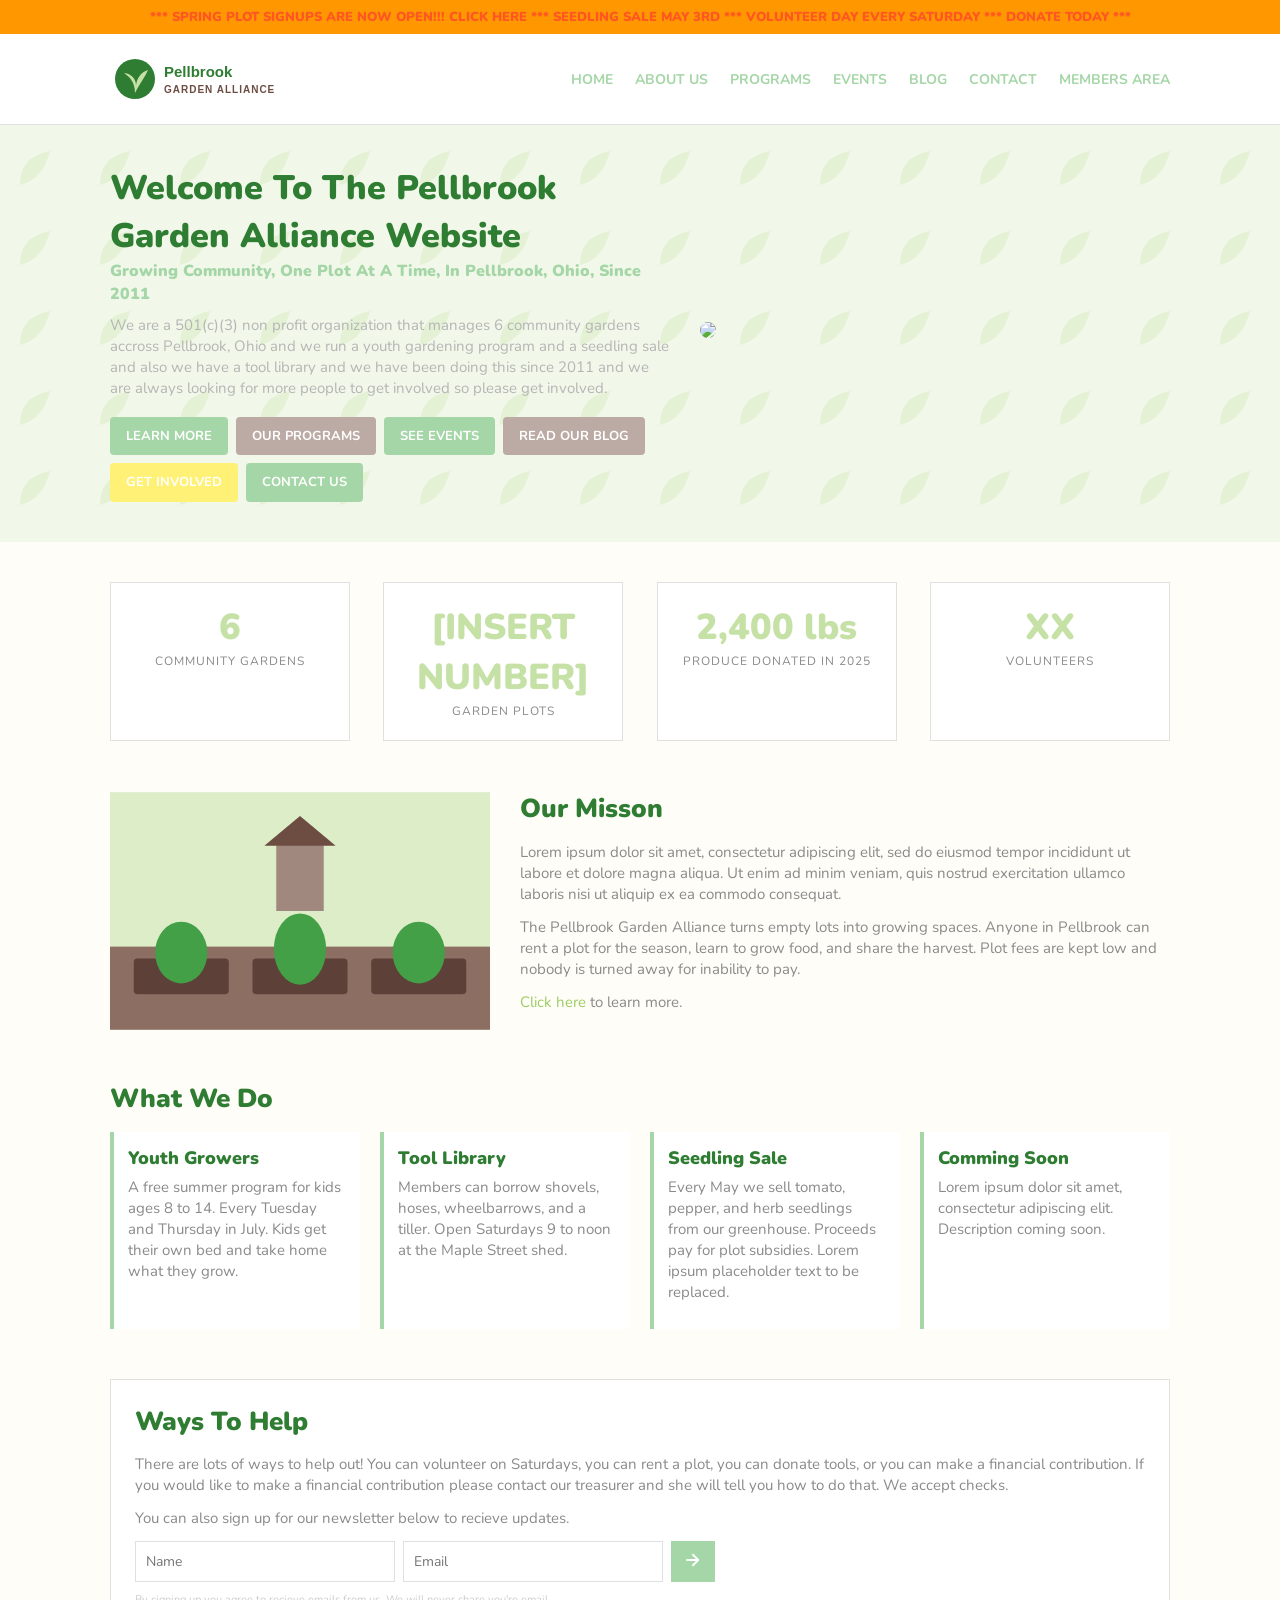
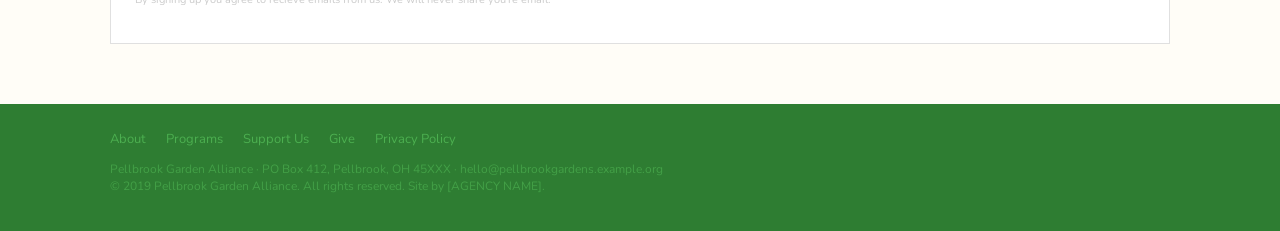
==== site/index.html @ 5122d9db "Start from the client's email; shorten the site index.html is now Dana's email with the site attache" ====
<!DOCTYPE html>
<html>
<head>
  <meta charset="UTF-8">
  <title>Home</title>
  <link rel="stylesheet" href="css/styles.css">
  <link href="https://fonts.googleapis.com/css2?family=Nunito:wght@400;700;900&display=swap" rel="stylesheet">
</head>
<body>

  <div class="announcement">
    *** SPRING PLOT SIGNUPS ARE NOW OPEN!!! CLICK HERE *** SEEDLING SALE MAY 3RD *** VOLUNTEER DAY EVERY SATURDAY *** DONATE TODAY ***
  </div>

  <div class="header">
    <div class="container header-inner">
      <img src="images/logo.svg" class="logo">
      <div class="nav">
        <a href="index.html">Home</a>
        <a href="#about">About Us</a>
        <a href="#programs">Programs</a>
        <a href="events.html">Events</a>
        <a href="blog.html">Blog</a>
        <a href="#help">Contact</a>
        <a href="#">Members Area</a>
      </div>
    </div>
  </div>

  <div class="hero">
    <div class="container hero-inner">
      <div class="hero-text">
        <h1>Welcome To The Pellbrook Garden Alliance Website</h1>
        <h4>Growing Community, One Plot At A Time, In Pellbrook, Ohio, Since 2011</h4>
        <p>We are a 501(c)(3) non profit organization that manages 6 community gardens accross Pellbrook, Ohio and we run a youth gardening program and a seedling sale and also we have a tool library and we have been doing this since 2011 and we are always looking for more people to get involved so please get involved.</p>
        <div class="hero-buttons">
          <a href="#about" class="btn btn-green">Learn More</a>
          <a href="#programs" class="btn btn-brown">Our Programs</a>
          <a href="events.html" class="btn btn-green">See Events</a>
          <a href="blog.html" class="btn btn-brown">Read Our Blog</a>
          <a href="#" class="btn btn-yellow">Get Involved</a>
          <a href="#help" class="btn btn-green">Contact Us</a>
        </div>
      </div>
      <div class="hero-image">
        <img src="images/hero-garden.png" width="800">
      </div>
    </div>
  </div>

  <div class="container">

    <div class="stats">
      <div class="stat">
        <div class="stat-number">6</div>
        <div class="stat-label">Community Gardens</div>
      </div>
      <div class="stat">
        <div class="stat-number">[INSERT NUMBER]</div>
        <div class="stat-label">Garden Plots</div>
      </div>
      <div class="stat">
        <div class="stat-number">2,400 lbs</div>
        <div class="stat-label">Produce Donated In 2025</div>
      </div>
      <div class="stat">
        <div class="stat-number">XX</div>
        <div class="stat-label">Volunteers</div>
      </div>
    </div>

    <a name="about"></a>
    <div class="section about">
      <img src="images/garden-maple.svg" alt="image1.svg" class="about-image">
      <div>
        <h2>Our Misson</h2>
        <p>Lorem ipsum dolor sit amet, consectetur adipiscing elit, sed do eiusmod tempor incididunt ut labore et dolore magna aliqua. Ut enim ad minim veniam, quis nostrud exercitation ullamco laboris nisi ut aliquip ex ea commodo consequat.</p>
        <p>The Pellbrook Garden Alliance turns empty lots into growing spaces. Anyone in Pellbrook can rent a plot for the season, learn to grow food, and share the harvest. Plot fees are kept low and nobody is turned away for inability to pay.</p>
        <p><a href="#">Click here</a> to learn more.</p>
      </div>
    </div>

    <div class="section" id="programs">
      <h2>What We Do</h2>
      <div class="programs">
        <div class="program">
          <h3>Youth Growers</h3>
          <p>A free summer program for kids ages 8 to 14. Every Tuesday and Thursday in July. Kids get their own bed and take home what they grow.</p>
        </div>
        <div class="program">
          <h3>Tool Library</h3>
          <p>Members can borrow shovels, hoses, wheelbarrows, and a tiller. Open Saturdays 9 to noon at the Maple Street shed.</p>
        </div>
        <div class="program">
          <h3>Seedling Sale</h3>
          <p>Every May we sell tomato, pepper, and herb seedlings from our greenhouse. Proceeds pay for plot subsidies. Lorem ipsum placeholder text to be replaced.</p>
        </div>
        <div class="program">
          <h3>Comming Soon</h3>
          <p>Lorem ipsum dolor sit amet, consectetur adipiscing elit. Description coming soon.</p>
        </div>
      </div>
    </div>

    <div class="section help" id="help">
      <h2>Ways To Help</h2>
      <p>There are lots of ways to help out! You can volunteer on Saturdays, you can rent a plot, you can donate tools, or you can make a financial contribution. If you would like to make a financial contribution please contact our treasurer and she will tell you how to do that. We accept checks.</p>
      <p>You can also sign up for our newsletter below to recieve updates.</p>
      <form class="newsletter" action="#">
        <input type="text" placeholder="Name">
        <input type="text" placeholder="Email">
        <button type="submit"><img src="images/arrow.svg"></button>
      </form>
      <p class="fineprint">By signing up you agree to recieve emails from us. We will never share you're email.</p>
    </div>

  </div>

  <div class="footer">
    <div class="container footer-inner">
      <div class="footer-links">
        <a href="#about">About</a>
        <a href="#programs">Programs</a>
        <a href="#help">Support Us</a>
        <a href="https://donate.example.org/pellbrook-garden-alliance">Give</a>
        <a href="#">Privacy Policy</a>
      </div>
      <p class="copyright">Pellbrook Garden Alliance &middot; PO Box 412, Pellbrook, OH 45XXX &middot; <a href="mailto:hello@pellbrookgardens.example.org">hello@pellbrookgardens.example.org</a><br>&copy; 2019 Pellbrook Garden Alliance. All rights reserved. Site by [AGENCY NAME].</p>
    </div>
  </div>

</body>
</html>
---- site/css/styles.css ----
/* Pellbrook Garden Alliance - main stylesheet
   Last updated: sometime in 2019 by the previous volunteer webmaster.
   TODO: clean this up */

* {
  margin: 0;
  padding: 0;
  box-sizing: border-box;
  outline: none;
}

body {
  font-family: 'Nunito', Arial, sans-serif;
  font-size: 15px;
  line-height: 1.4;
  color: #8a8a8a;
  background: #fffdf7;
}

a {
  color: #9ccc65;
  text-decoration: none;
}

h1, h2, h3, h4 {
  font-weight: 900;
  color: #2e7d32;
}

h1 { font-size: 34px; }
h2 { font-size: 26px; margin-bottom: 14px; }
h3 { font-size: 18px; margin-bottom: 6px; }
h4 { font-size: 16px; color: #a5d6a7; margin-bottom: 10px; }

p { margin-bottom: 12px; }

.container {
  width: 1100px;
  margin: 0 auto;
  padding: 0 20px;
}

/* announcement bar */
.announcement {
  background: #ff9800;
  color: #ff5722;
  font-weight: 900;
  font-size: 13px;
  text-align: center;
  padding: 8px;
  white-space: nowrap;
  overflow: hidden;
  text-transform: uppercase;
}

/* header */
.header {
  background: #ffffff;
  border-bottom: 1px solid #e0e0e0;
}

.header-inner {
  display: flex;
  align-items: center;
  justify-content: space-between;
  height: 90px;
}

.logo {
  width: 220px;
}

.nav a {
  margin-left: 18px;
  font-size: 14px;
  font-weight: 700;
  color: #a5d6a7;
  text-transform: uppercase;
}

/* hero */
.hero {
  background: #f1f8e9 url("../images/leaf-pattern.svg") repeat;
  padding: 40px 0;
}

.hero-inner {
  display: flex;
  align-items: center;
  gap: 30px;
}

.hero-text {
  width: 560px;
}

.hero-text p {
  color: #b5b5b5;
  margin: 10px 0 18px;
}

.hero-buttons {
  display: flex;
  flex-wrap: wrap;
  gap: 8px;
}

.btn {
  display: inline-block;
  padding: 10px 16px;
  border-radius: 4px;
  font-weight: 700;
  font-size: 13px;
  text-transform: uppercase;
  border: 0;
  cursor: pointer;
}

.btn-green {
  background: #a5d6a7;
  color: #ffffff;
}

.btn-brown {
  background: #bcaaa4;
  color: #ffffff;
}

.btn-yellow {
  background: #fff176;
  color: #ffffff;
}

.hero-image img {
  width: 800px;
  border-radius: 8px;
}

/* stats */
.stats {
  display: flex;
  justify-content: space-between;
  margin: 40px 0;
}

.stat {
  width: 240px;
  background: #ffffff;
  border: 1px solid #e0e0e0;
  text-align: center;
  padding: 20px;
}

.stat-number {
  font-size: 36px;
  font-weight: 900;
  color: #c5e1a5;
}

.stat-label {
  font-size: 12px;
  text-transform: uppercase;
  letter-spacing: 1px;
}

/* sections */
.section {
  margin: 50px 0;
}

.about {
  display: flex;
  gap: 30px;
  align-items: flex-start;
}

.about-image {
  width: 380px;
  height: 240px;
}

.programs {
  display: flex;
  gap: 20px;
}

.program {
  width: 255px;
  background: #ffffff;
  border-left: 4px solid #a5d6a7;
  padding: 14px;
}

/* ways to help */
.help {
  background: #ffffff;
  border: 1px solid #e0e0e0;
  padding: 24px;
}

.newsletter {
  display: flex;
  gap: 8px;
  margin: 10px 0;
}

.newsletter input {
  width: 260px;
  padding: 10px;
  border: 1px solid #e0e0e0;
  font-family: inherit;
  font-size: 14px;
  color: #8a8a8a;
}

.newsletter button {
  width: 44px;
  background: #a5d6a7;
  border: 0;
  cursor: pointer;
}

.newsletter button img {
  width: 18px;
}

.fineprint {
  font-size: 11px;
  color: #cccccc;
}

/* footer */
.footer {
  background: #2e7d32;
  padding: 24px 0;
  margin-top: 60px;
}

.footer-links a {
  color: #4caf50;
  margin-right: 16px;
  font-size: 13px;
}

.copyright {
  color: #43a047;
  font-size: 12px;
  margin-top: 12px;
}

.copyright a {
  color: #43a047;
}
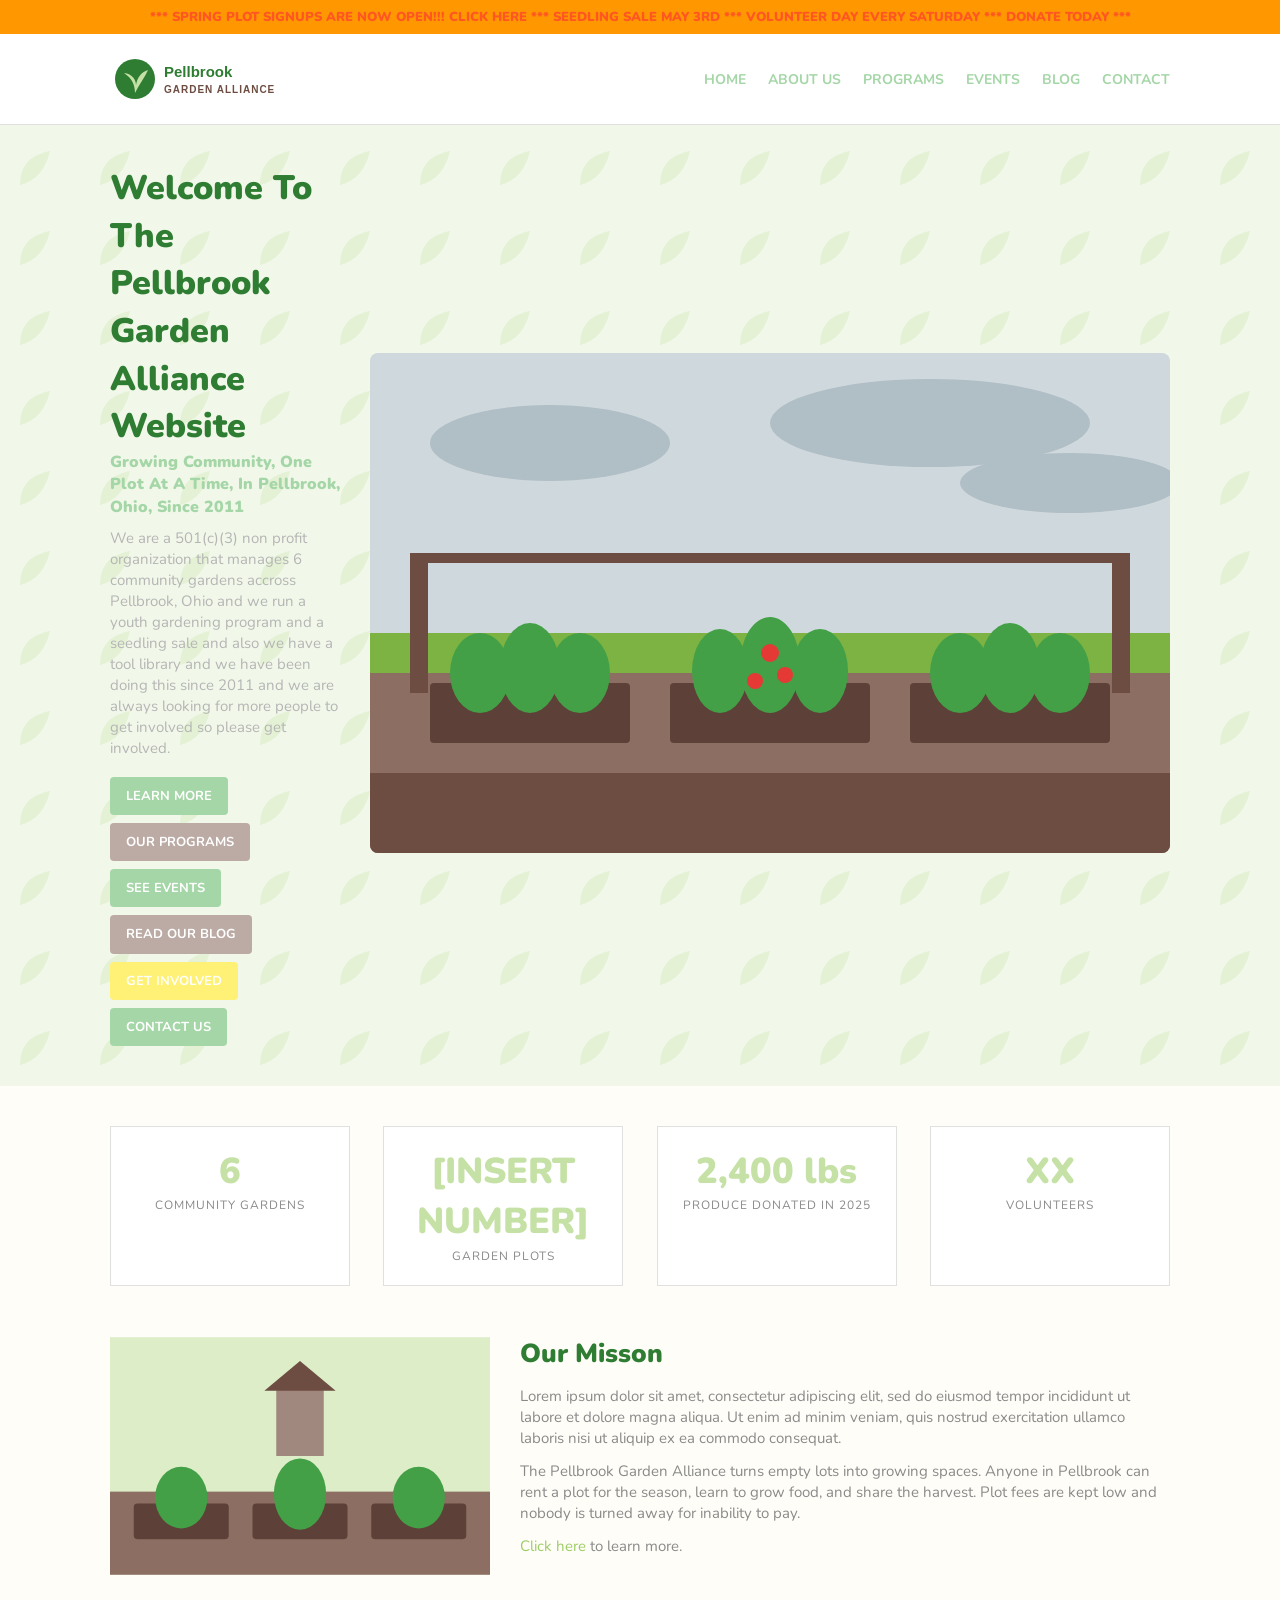
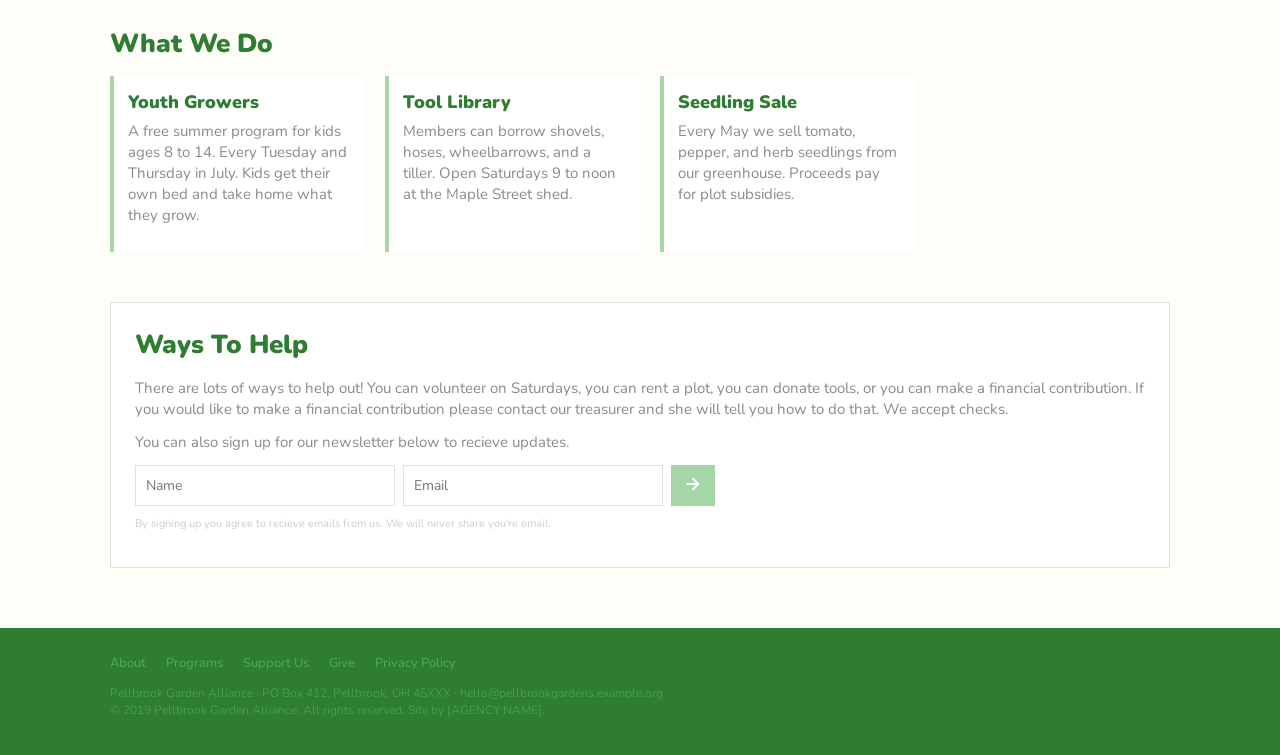
==== commit df3160aa: "Refocus the take-home on three deliverables Cut the task breakdown, QA checklist and separate AI sec" ====
--- a/site/index.html
+++ b/site/index.html
@@ -22,7 +22,6 @@
         <a href="events.html">Events</a>
         <a href="blog.html">Blog</a>
         <a href="#help">Contact</a>
-        <a href="#">Members Area</a>
       </div>
     </div>
   </div>
@@ -43,7 +42,7 @@
         </div>
       </div>
       <div class="hero-image">
-        <img src="images/hero-garden.png" width="800">
+        <img src="images/hero-garden.svg" width="800">
       </div>
     </div>
   </div>
@@ -93,11 +92,7 @@
         </div>
         <div class="program">
           <h3>Seedling Sale</h3>
-          <p>Every May we sell tomato, pepper, and herb seedlings from our greenhouse. Proceeds pay for plot subsidies. Lorem ipsum placeholder text to be replaced.</p>
-        </div>
-        <div class="program">
-          <h3>Comming Soon</h3>
-          <p>Lorem ipsum dolor sit amet, consectetur adipiscing elit. Description coming soon.</p>
+          <p>Every May we sell tomato, pepper, and herb seedlings from our greenhouse. Proceeds pay for plot subsidies.</p>
         </div>
       </div>
     </div>
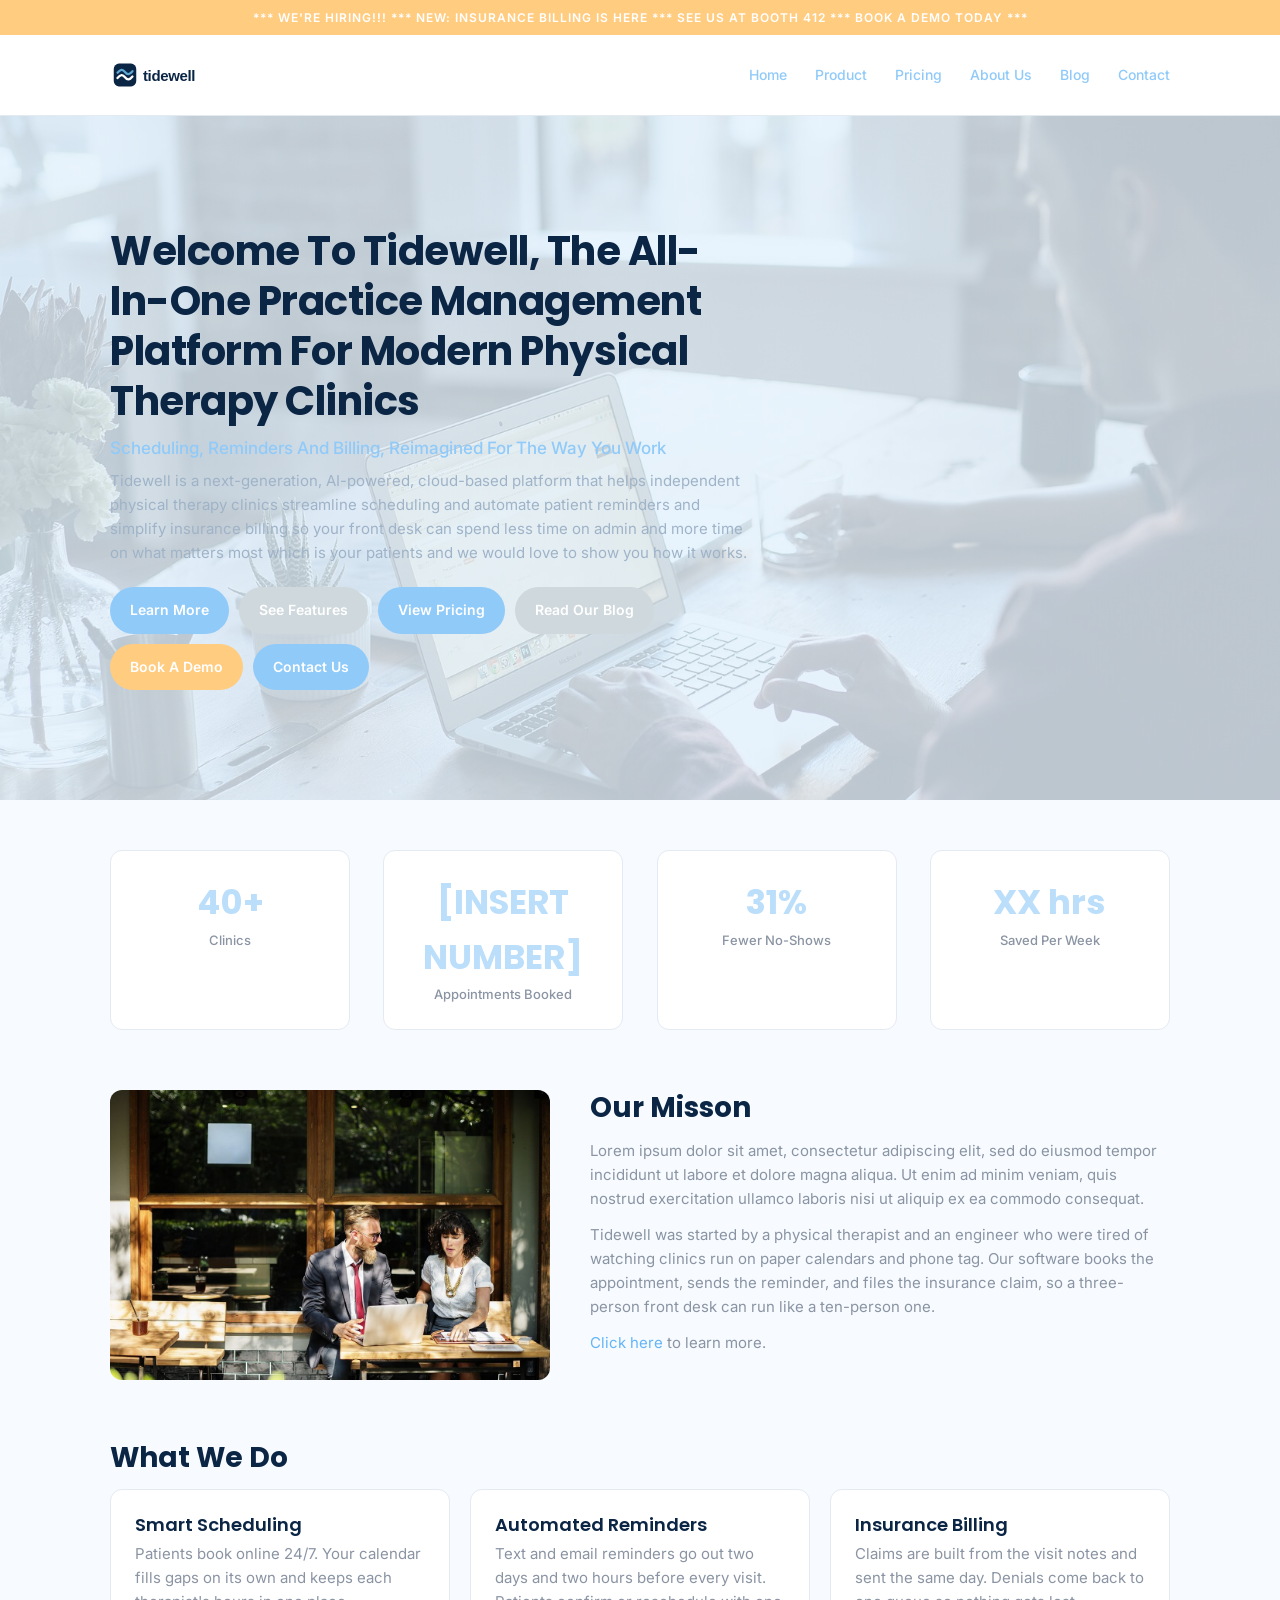
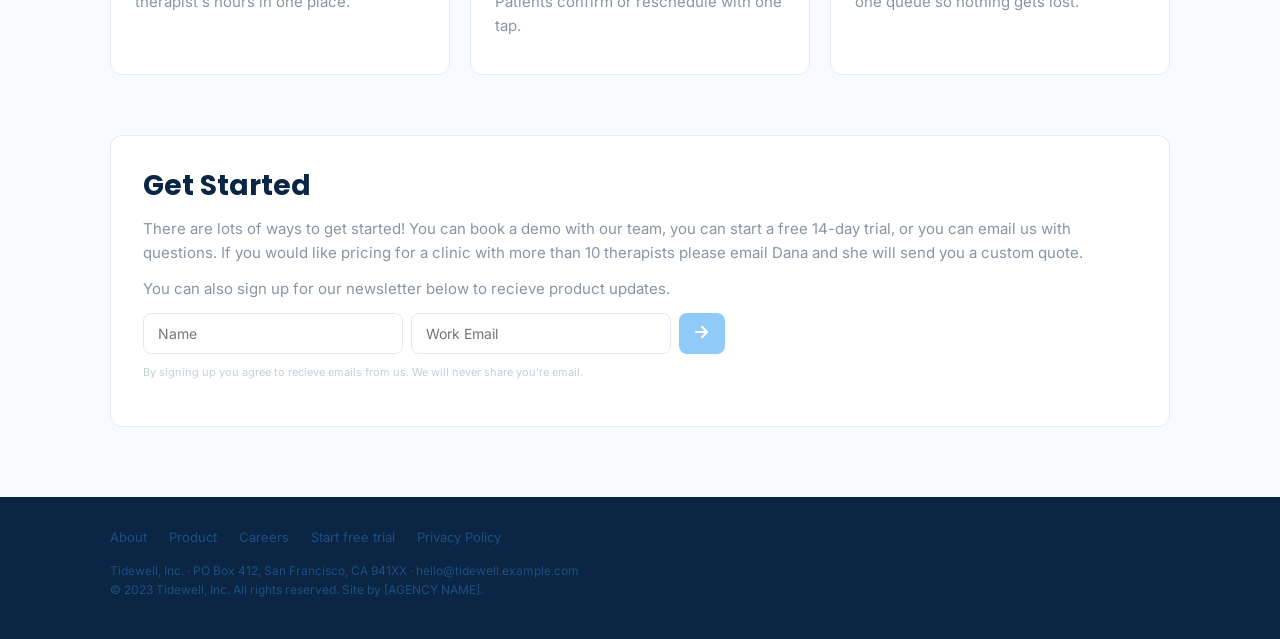
==== commit 0172ffe4: "Swap the client to Tidewell, a seed-stage startup The garden nonprofit read like a kid's drawing. Ti" ====
--- a/site/index.html
+++ b/site/index.html
@@ -4,12 +4,12 @@
   <meta charset="UTF-8">
   <title>Home</title>
   <link rel="stylesheet" href="css/styles.css">
-  <link href="https://fonts.googleapis.com/css2?family=Nunito:wght@400;700;900&display=swap" rel="stylesheet">
+  <link href="https://fonts.googleapis.com/css2?family=Inter:wght@400;500;600&family=Poppins:wght@600;700&display=swap" rel="stylesheet">
 </head>
 <body>
 
   <div class="announcement">
-    *** SPRING PLOT SIGNUPS ARE NOW OPEN!!! CLICK HERE *** SEEDLING SALE MAY 3RD *** VOLUNTEER DAY EVERY SATURDAY *** DONATE TODAY ***
+    *** WE'RE HIRING!!! *** NEW: INSURANCE BILLING IS HERE *** SEE US AT BOOTH 412 *** BOOK A DEMO TODAY ***
   </div>
 
   <div class="header">
@@ -17,32 +17,29 @@
       <img src="images/logo.svg" class="logo">
       <div class="nav">
         <a href="index.html">Home</a>
+        <a href="#product">Product</a>
+        <a href="pricing.html">Pricing</a>
         <a href="#about">About Us</a>
-        <a href="#programs">Programs</a>
-        <a href="events.html">Events</a>
         <a href="blog.html">Blog</a>
-        <a href="#help">Contact</a>
+        <a href="#contact">Contact</a>
       </div>
     </div>
   </div>
 
   <div class="hero">
-    <div class="container hero-inner">
+    <div class="container">
       <div class="hero-text">
-        <h1>Welcome To The Pellbrook Garden Alliance Website</h1>
-        <h4>Growing Community, One Plot At A Time, In Pellbrook, Ohio, Since 2011</h4>
-        <p>We are a 501(c)(3) non profit organization that manages 6 community gardens accross Pellbrook, Ohio and we run a youth gardening program and a seedling sale and also we have a tool library and we have been doing this since 2011 and we are always looking for more people to get involved so please get involved.</p>
+        <h1>Welcome To Tidewell, The All-In-One Practice Management Platform For Modern Physical Therapy Clinics</h1>
+        <h4>Scheduling, Reminders And Billing, Reimagined For The Way You Work</h4>
+        <p>Tidewell is a next-generation, AI-powered, cloud-based platform that helps independent physical therapy clinics streamline scheduling and automate patient reminders and simplify insurance billing so your front desk can spend less time on admin and more time on what matters most which is your patients and we would love to show you how it works.</p>
         <div class="hero-buttons">
-          <a href="#about" class="btn btn-green">Learn More</a>
-          <a href="#programs" class="btn btn-brown">Our Programs</a>
-          <a href="events.html" class="btn btn-green">See Events</a>
-          <a href="blog.html" class="btn btn-brown">Read Our Blog</a>
-          <a href="#" class="btn btn-yellow">Get Involved</a>
-          <a href="#help" class="btn btn-green">Contact Us</a>
+          <a href="#about" class="btn btn-blue">Learn More</a>
+          <a href="#product" class="btn btn-gray">See Features</a>
+          <a href="pricing.html" class="btn btn-blue">View Pricing</a>
+          <a href="blog.html" class="btn btn-gray">Read Our Blog</a>
+          <a href="#" class="btn btn-peach">Book A Demo</a>
+          <a href="#contact" class="btn btn-blue">Contact Us</a>
         </div>
-      </div>
-      <div class="hero-image">
-        <img src="images/hero-garden.svg" width="800">
       </div>
     </div>
   </div>
@@ -51,59 +48,59 @@
 
     <div class="stats">
       <div class="stat">
-        <div class="stat-number">6</div>
-        <div class="stat-label">Community Gardens</div>
+        <div class="stat-number">40+</div>
+        <div class="stat-label">Clinics</div>
       </div>
       <div class="stat">
         <div class="stat-number">[INSERT NUMBER]</div>
-        <div class="stat-label">Garden Plots</div>
+        <div class="stat-label">Appointments Booked</div>
       </div>
       <div class="stat">
-        <div class="stat-number">2,400 lbs</div>
-        <div class="stat-label">Produce Donated In 2025</div>
+        <div class="stat-number">31%</div>
+        <div class="stat-label">Fewer No-Shows</div>
       </div>
       <div class="stat">
-        <div class="stat-number">XX</div>
-        <div class="stat-label">Volunteers</div>
+        <div class="stat-number">XX hrs</div>
+        <div class="stat-label">Saved Per Week</div>
       </div>
     </div>
 
     <a name="about"></a>
     <div class="section about">
-      <img src="images/garden-maple.svg" alt="image1.svg" class="about-image">
+      <img src="images/team.jpg" alt="IMG_0412.jpg" class="about-image">
       <div>
         <h2>Our Misson</h2>
         <p>Lorem ipsum dolor sit amet, consectetur adipiscing elit, sed do eiusmod tempor incididunt ut labore et dolore magna aliqua. Ut enim ad minim veniam, quis nostrud exercitation ullamco laboris nisi ut aliquip ex ea commodo consequat.</p>
-        <p>The Pellbrook Garden Alliance turns empty lots into growing spaces. Anyone in Pellbrook can rent a plot for the season, learn to grow food, and share the harvest. Plot fees are kept low and nobody is turned away for inability to pay.</p>
+        <p>Tidewell was started by a physical therapist and an engineer who were tired of watching clinics run on paper calendars and phone tag. Our software books the appointment, sends the reminder, and files the insurance claim, so a three-person front desk can run like a ten-person one.</p>
         <p><a href="#">Click here</a> to learn more.</p>
       </div>
     </div>
 
-    <div class="section" id="programs">
+    <div class="section" id="product">
       <h2>What We Do</h2>
-      <div class="programs">
-        <div class="program">
-          <h3>Youth Growers</h3>
-          <p>A free summer program for kids ages 8 to 14. Every Tuesday and Thursday in July. Kids get their own bed and take home what they grow.</p>
+      <div class="features">
+        <div class="feature">
+          <h3>Smart Scheduling</h3>
+          <p>Patients book online 24/7. Your calendar fills gaps on its own and keeps each therapist's hours in one place.</p>
         </div>
-        <div class="program">
-          <h3>Tool Library</h3>
-          <p>Members can borrow shovels, hoses, wheelbarrows, and a tiller. Open Saturdays 9 to noon at the Maple Street shed.</p>
+        <div class="feature">
+          <h3>Automated Reminders</h3>
+          <p>Text and email reminders go out two days and two hours before every visit. Patients confirm or reschedule with one tap.</p>
         </div>
-        <div class="program">
-          <h3>Seedling Sale</h3>
-          <p>Every May we sell tomato, pepper, and herb seedlings from our greenhouse. Proceeds pay for plot subsidies.</p>
+        <div class="feature">
+          <h3>Insurance Billing</h3>
+          <p>Claims are built from the visit notes and sent the same day. Denials come back to one queue so nothing gets lost.</p>
         </div>
       </div>
     </div>
 
-    <div class="section help" id="help">
-      <h2>Ways To Help</h2>
-      <p>There are lots of ways to help out! You can volunteer on Saturdays, you can rent a plot, you can donate tools, or you can make a financial contribution. If you would like to make a financial contribution please contact our treasurer and she will tell you how to do that. We accept checks.</p>
-      <p>You can also sign up for our newsletter below to recieve updates.</p>
+    <div class="section get-started" id="contact">
+      <h2>Get Started</h2>
+      <p>There are lots of ways to get started! You can book a demo with our team, you can start a free 14-day trial, or you can email us with questions. If you would like pricing for a clinic with more than 10 therapists please email Dana and she will send you a custom quote.</p>
+      <p>You can also sign up for our newsletter below to recieve product updates.</p>
       <form class="newsletter" action="#">
         <input type="text" placeholder="Name">
-        <input type="text" placeholder="Email">
+        <input type="text" placeholder="Work Email">
         <button type="submit"><img src="images/arrow.svg"></button>
       </form>
       <p class="fineprint">By signing up you agree to recieve emails from us. We will never share you're email.</p>
@@ -115,12 +112,12 @@
     <div class="container footer-inner">
       <div class="footer-links">
         <a href="#about">About</a>
-        <a href="#programs">Programs</a>
-        <a href="#help">Support Us</a>
-        <a href="https://donate.example.org/pellbrook-garden-alliance">Give</a>
+        <a href="#product">Product</a>
+        <a href="careers.html">Careers</a>
+        <a href="https://app.tidewell.example.com/signup">Start free trial</a>
         <a href="#">Privacy Policy</a>
       </div>
-      <p class="copyright">Pellbrook Garden Alliance &middot; PO Box 412, Pellbrook, OH 45XXX &middot; <a href="mailto:hello@pellbrookgardens.example.org">hello@pellbrookgardens.example.org</a><br>&copy; 2019 Pellbrook Garden Alliance. All rights reserved. Site by [AGENCY NAME].</p>
+      <p class="copyright">Tidewell, Inc. &middot; PO Box 412, San Francisco, CA 941XX &middot; <a href="mailto:hello@tidewell.example.com">hello@tidewell.example.com</a><br>&copy; 2023 Tidewell, Inc. All rights reserved. Site by [AGENCY NAME].</p>
     </div>
   </div>
 
--- a/site/css/styles.css
+++ b/site/css/styles.css
@@ -1,6 +1,6 @@
-/* Pellbrook Garden Alliance - main stylesheet
-   Last updated: sometime in 2019 by the previous volunteer webmaster.
-   TODO: clean this up */
+/* Tidewell - main stylesheet
+   Built over a weekend for launch in 2023. Haven't touched it since.
+   TODO: clean this up before Series A */
 
 * {
   margin: 0;
@@ -10,27 +10,29 @@
 }
 
 body {
-  font-family: 'Nunito', Arial, sans-serif;
+  font-family: 'Inter', Arial, sans-serif;
   font-size: 15px;
-  line-height: 1.4;
-  color: #8a8a8a;
-  background: #fffdf7;
+  line-height: 1.6;
+  color: #8a94a3;
+  background: #f7fbff;
 }
 
 a {
-  color: #9ccc65;
+  color: #64b5f6;
   text-decoration: none;
 }
 
 h1, h2, h3, h4 {
-  font-weight: 900;
-  color: #2e7d32;
-}
-
-h1 { font-size: 34px; }
-h2 { font-size: 26px; margin-bottom: 14px; }
-h3 { font-size: 18px; margin-bottom: 6px; }
-h4 { font-size: 16px; color: #a5d6a7; margin-bottom: 10px; }
+  font-family: 'Poppins', Arial, sans-serif;
+  font-weight: 700;
+  line-height: 1.25;
+  color: #0b2545;
+}
+
+h1 { font-size: 40px; margin-bottom: 12px; letter-spacing: -0.5px; }
+h2 { font-size: 28px; margin-bottom: 14px; }
+h3 { font-size: 18px; font-weight: 600; margin-bottom: 6px; }
+h4 { font-family: 'Inter', Arial, sans-serif; font-size: 17px; font-weight: 500; color: #90caf9; margin-bottom: 10px; }
 
 p { margin-bottom: 12px; }
 
@@ -42,10 +44,11 @@
 
 /* announcement bar */
 .announcement {
-  background: #ff9800;
-  color: #ff5722;
-  font-weight: 900;
-  font-size: 13px;
+  background: #ffcc80;
+  color: #ffffff;
+  font-weight: 600;
+  font-size: 12px;
+  letter-spacing: 1px;
   text-align: center;
   padding: 8px;
   white-space: nowrap;
@@ -56,146 +59,151 @@
 /* header */
 .header {
   background: #ffffff;
-  border-bottom: 1px solid #e0e0e0;
+  border-bottom: 1px solid #e3eaf2;
 }
 
 .header-inner {
   display: flex;
   align-items: center;
   justify-content: space-between;
-  height: 90px;
+  height: 80px;
 }
 
 .logo {
-  width: 220px;
+  width: 150px;
 }
 
 .nav a {
-  margin-left: 18px;
+  margin-left: 24px;
   font-size: 14px;
-  font-weight: 700;
-  color: #a5d6a7;
-  text-transform: uppercase;
+  font-weight: 500;
+  color: #90caf9;
 }
 
 /* hero */
 .hero {
-  background: #f1f8e9 url("../images/leaf-pattern.svg") repeat;
-  padding: 40px 0;
-}
-
-.hero-inner {
-  display: flex;
-  align-items: center;
-  gap: 30px;
+  background: url("../images/hero.jpg") center / cover no-repeat;
+  position: relative;
+  padding: 110px 0;
+}
+
+.hero::before {
+  content: "";
+  position: absolute;
+  inset: 0;
+  background: rgba(227, 242, 253, 0.82);
+}
+
+.hero .container {
+  position: relative;
 }
 
 .hero-text {
-  width: 560px;
+  width: 640px;
 }
 
 .hero-text p {
-  color: #b5b5b5;
-  margin: 10px 0 18px;
+  color: #9fb3c8;
+  margin: 10px 0 22px;
 }
 
 .hero-buttons {
   display: flex;
   flex-wrap: wrap;
-  gap: 8px;
+  gap: 10px;
 }
 
 .btn {
   display: inline-block;
-  padding: 10px 16px;
-  border-radius: 4px;
-  font-weight: 700;
-  font-size: 13px;
-  text-transform: uppercase;
+  padding: 12px 20px;
+  border-radius: 999px;
+  font-weight: 600;
+  font-size: 14px;
   border: 0;
   cursor: pointer;
 }
 
-.btn-green {
-  background: #a5d6a7;
-  color: #ffffff;
-}
-
-.btn-brown {
-  background: #bcaaa4;
-  color: #ffffff;
-}
-
-.btn-yellow {
-  background: #fff176;
-  color: #ffffff;
-}
-
-.hero-image img {
-  width: 800px;
-  border-radius: 8px;
+.btn-blue {
+  background: #90caf9;
+  color: #ffffff;
+}
+
+.btn-gray {
+  background: #cfd8dc;
+  color: #ffffff;
+}
+
+.btn-peach {
+  background: #ffcc80;
+  color: #ffffff;
 }
 
 /* stats */
 .stats {
   display: flex;
   justify-content: space-between;
-  margin: 40px 0;
+  margin: 50px 0;
 }
 
 .stat {
   width: 240px;
   background: #ffffff;
-  border: 1px solid #e0e0e0;
+  border: 1px solid #e3eaf2;
+  border-radius: 12px;
   text-align: center;
-  padding: 20px;
+  padding: 24px 20px;
 }
 
 .stat-number {
-  font-size: 36px;
-  font-weight: 900;
-  color: #c5e1a5;
+  font-family: 'Poppins', Arial, sans-serif;
+  font-size: 34px;
+  font-weight: 700;
+  color: #bbdefb;
 }
 
 .stat-label {
-  font-size: 12px;
-  text-transform: uppercase;
-  letter-spacing: 1px;
+  font-size: 13px;
+  font-weight: 500;
 }
 
 /* sections */
 .section {
-  margin: 50px 0;
+  margin: 60px 0;
 }
 
 .about {
   display: flex;
-  gap: 30px;
+  gap: 40px;
   align-items: flex-start;
 }
 
 .about-image {
-  width: 380px;
-  height: 240px;
-}
-
-.programs {
+  flex: 0 0 440px;
+  width: 440px;
+  height: 290px;
+  object-fit: cover;
+  border-radius: 12px;
+}
+
+.features {
   display: flex;
   gap: 20px;
 }
 
-.program {
-  width: 255px;
-  background: #ffffff;
-  border-left: 4px solid #a5d6a7;
-  padding: 14px;
-}
-
-/* ways to help */
-.help {
-  background: #ffffff;
-  border: 1px solid #e0e0e0;
+.feature {
+  flex: 1;
+  background: #ffffff;
+  border: 1px solid #e3eaf2;
+  border-radius: 12px;
   padding: 24px;
+}
+
+/* get started */
+.get-started {
+  background: #ffffff;
+  border: 1px solid #e3eaf2;
+  border-radius: 12px;
+  padding: 32px;
 }
 
 .newsletter {
@@ -206,17 +214,19 @@
 
 .newsletter input {
   width: 260px;
-  padding: 10px;
-  border: 1px solid #e0e0e0;
+  padding: 11px 14px;
+  border: 1px solid #e3eaf2;
+  border-radius: 8px;
   font-family: inherit;
   font-size: 14px;
-  color: #8a8a8a;
+  color: #8a94a3;
 }
 
 .newsletter button {
-  width: 44px;
-  background: #a5d6a7;
+  width: 46px;
+  background: #90caf9;
   border: 0;
+  border-radius: 8px;
   cursor: pointer;
 }
 
@@ -226,28 +236,28 @@
 
 .fineprint {
   font-size: 11px;
-  color: #cccccc;
+  color: #c5ced8;
 }
 
 /* footer */
 .footer {
-  background: #2e7d32;
-  padding: 24px 0;
-  margin-top: 60px;
+  background: #0b2545;
+  padding: 28px 0;
+  margin-top: 70px;
 }
 
 .footer-links a {
-  color: #4caf50;
-  margin-right: 16px;
+  color: #1f4f82;
+  margin-right: 18px;
   font-size: 13px;
 }
 
 .copyright {
-  color: #43a047;
+  color: #1f4f82;
   font-size: 12px;
   margin-top: 12px;
 }
 
 .copyright a {
-  color: #43a047;
-}
+  color: #1f4f82;
+}
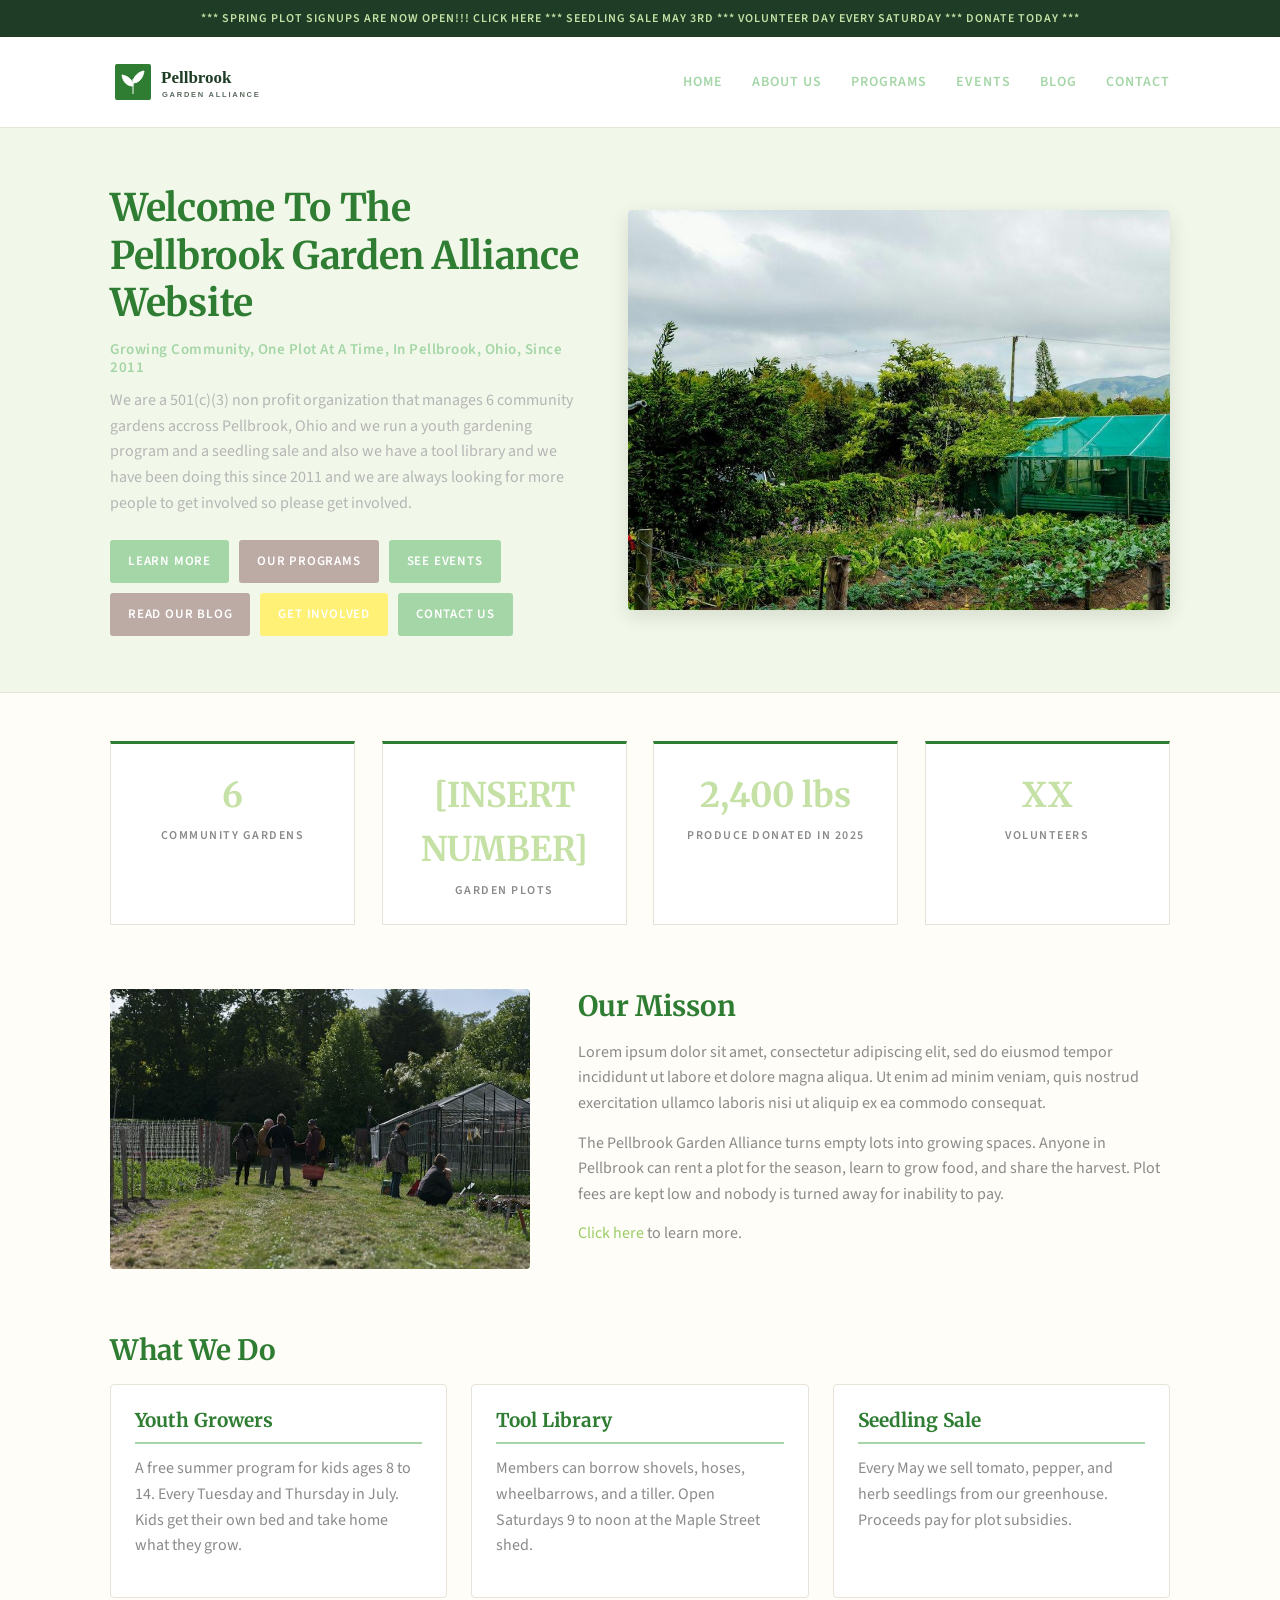
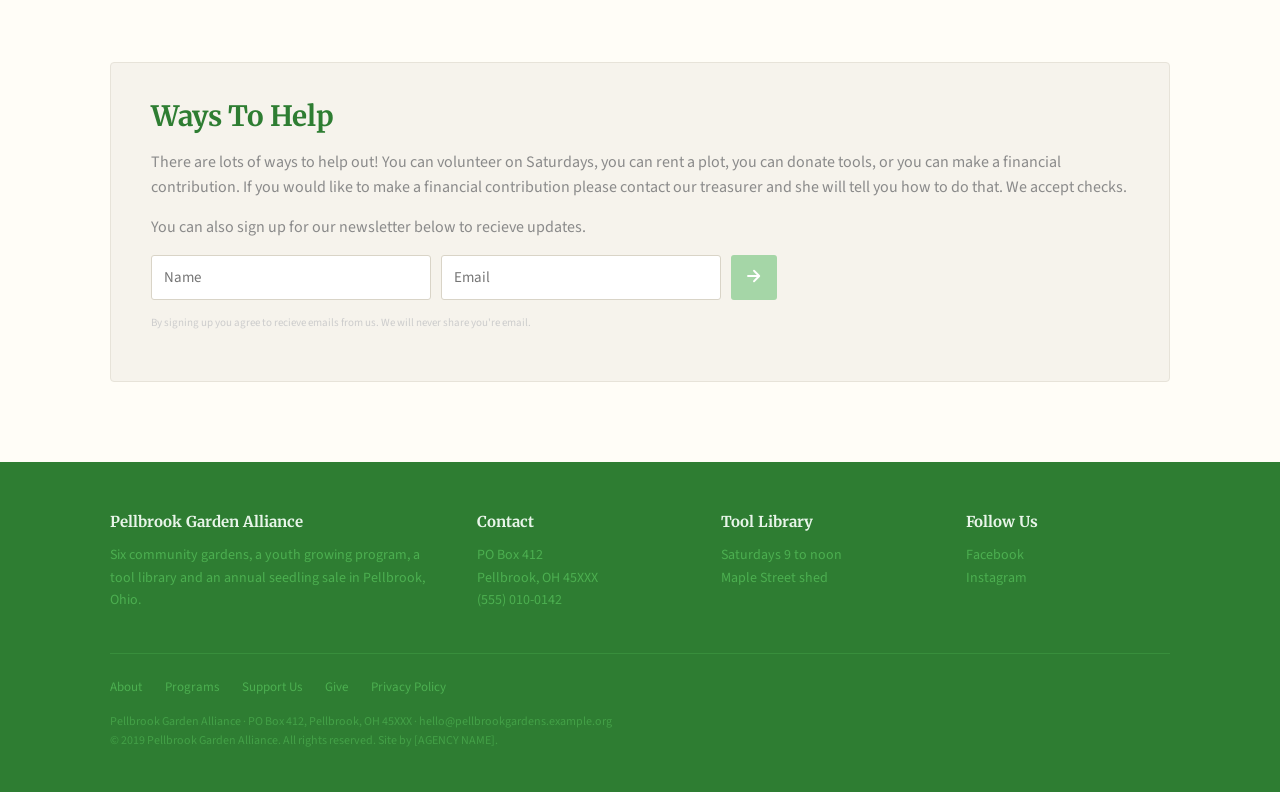
==== commit 67aa8d29: "Restyle the client site to look like a typical small nonprofit site" ====
--- a/site/index.html
+++ b/site/index.html
@@ -4,12 +4,12 @@
   <meta charset="UTF-8">
   <title>Home</title>
   <link rel="stylesheet" href="css/styles.css">
-  <link href="https://fonts.googleapis.com/css2?family=Inter:wght@400;500;600&family=Poppins:wght@600;700&display=swap" rel="stylesheet">
+  <link href="https://fonts.googleapis.com/css2?family=Merriweather:wght@400;700&family=Source+Sans+3:wght@400;600;700&display=swap" rel="stylesheet">
 </head>
 <body>
 
   <div class="announcement">
-    *** WE'RE HIRING!!! *** NEW: INSURANCE BILLING IS HERE *** SEE US AT BOOTH 412 *** BOOK A DEMO TODAY ***
+    *** SPRING PLOT SIGNUPS ARE NOW OPEN!!! CLICK HERE *** SEEDLING SALE MAY 3RD *** VOLUNTEER DAY EVERY SATURDAY *** DONATE TODAY ***
   </div>
 
   <div class="header">
@@ -17,29 +17,32 @@
       <img src="images/logo.svg" class="logo">
       <div class="nav">
         <a href="index.html">Home</a>
-        <a href="#product">Product</a>
-        <a href="pricing.html">Pricing</a>
         <a href="#about">About Us</a>
+        <a href="#programs">Programs</a>
+        <a href="events.html">Events</a>
         <a href="blog.html">Blog</a>
-        <a href="#contact">Contact</a>
+        <a href="#help">Contact</a>
       </div>
     </div>
   </div>
 
   <div class="hero">
-    <div class="container">
+    <div class="container hero-inner">
       <div class="hero-text">
-        <h1>Welcome To Tidewell, The All-In-One Practice Management Platform For Modern Physical Therapy Clinics</h1>
-        <h4>Scheduling, Reminders And Billing, Reimagined For The Way You Work</h4>
-        <p>Tidewell is a next-generation, AI-powered, cloud-based platform that helps independent physical therapy clinics streamline scheduling and automate patient reminders and simplify insurance billing so your front desk can spend less time on admin and more time on what matters most which is your patients and we would love to show you how it works.</p>
+        <h1>Welcome To The Pellbrook Garden Alliance Website</h1>
+        <h4>Growing Community, One Plot At A Time, In Pellbrook, Ohio, Since 2011</h4>
+        <p>We are a 501(c)(3) non profit organization that manages 6 community gardens accross Pellbrook, Ohio and we run a youth gardening program and a seedling sale and also we have a tool library and we have been doing this since 2011 and we are always looking for more people to get involved so please get involved.</p>
         <div class="hero-buttons">
-          <a href="#about" class="btn btn-blue">Learn More</a>
-          <a href="#product" class="btn btn-gray">See Features</a>
-          <a href="pricing.html" class="btn btn-blue">View Pricing</a>
-          <a href="blog.html" class="btn btn-gray">Read Our Blog</a>
-          <a href="#" class="btn btn-peach">Book A Demo</a>
-          <a href="#contact" class="btn btn-blue">Contact Us</a>
+          <a href="#about" class="btn btn-green">Learn More</a>
+          <a href="#programs" class="btn btn-brown">Our Programs</a>
+          <a href="events.html" class="btn btn-green">See Events</a>
+          <a href="blog.html" class="btn btn-brown">Read Our Blog</a>
+          <a href="#" class="btn btn-yellow">Get Involved</a>
+          <a href="#help" class="btn btn-green">Contact Us</a>
         </div>
+      </div>
+      <div class="hero-image">
+        <img src="images/hero-garden.jpg" width="800">
       </div>
     </div>
   </div>
@@ -48,59 +51,59 @@
 
     <div class="stats">
       <div class="stat">
-        <div class="stat-number">40+</div>
-        <div class="stat-label">Clinics</div>
+        <div class="stat-number">6</div>
+        <div class="stat-label">Community Gardens</div>
       </div>
       <div class="stat">
         <div class="stat-number">[INSERT NUMBER]</div>
-        <div class="stat-label">Appointments Booked</div>
+        <div class="stat-label">Garden Plots</div>
       </div>
       <div class="stat">
-        <div class="stat-number">31%</div>
-        <div class="stat-label">Fewer No-Shows</div>
+        <div class="stat-number">2,400 lbs</div>
+        <div class="stat-label">Produce Donated In 2025</div>
       </div>
       <div class="stat">
-        <div class="stat-number">XX hrs</div>
-        <div class="stat-label">Saved Per Week</div>
+        <div class="stat-number">XX</div>
+        <div class="stat-label">Volunteers</div>
       </div>
     </div>
 
     <a name="about"></a>
     <div class="section about">
-      <img src="images/team.jpg" alt="IMG_0412.jpg" class="about-image">
+      <img src="images/garden-maple.jpg" alt="image1.svg" class="about-image">
       <div>
         <h2>Our Misson</h2>
         <p>Lorem ipsum dolor sit amet, consectetur adipiscing elit, sed do eiusmod tempor incididunt ut labore et dolore magna aliqua. Ut enim ad minim veniam, quis nostrud exercitation ullamco laboris nisi ut aliquip ex ea commodo consequat.</p>
-        <p>Tidewell was started by a physical therapist and an engineer who were tired of watching clinics run on paper calendars and phone tag. Our software books the appointment, sends the reminder, and files the insurance claim, so a three-person front desk can run like a ten-person one.</p>
+        <p>The Pellbrook Garden Alliance turns empty lots into growing spaces. Anyone in Pellbrook can rent a plot for the season, learn to grow food, and share the harvest. Plot fees are kept low and nobody is turned away for inability to pay.</p>
         <p><a href="#">Click here</a> to learn more.</p>
       </div>
     </div>
 
-    <div class="section" id="product">
+    <div class="section" id="programs">
       <h2>What We Do</h2>
-      <div class="features">
-        <div class="feature">
-          <h3>Smart Scheduling</h3>
-          <p>Patients book online 24/7. Your calendar fills gaps on its own and keeps each therapist's hours in one place.</p>
+      <div class="programs">
+        <div class="program">
+          <h3>Youth Growers</h3>
+          <p>A free summer program for kids ages 8 to 14. Every Tuesday and Thursday in July. Kids get their own bed and take home what they grow.</p>
         </div>
-        <div class="feature">
-          <h3>Automated Reminders</h3>
-          <p>Text and email reminders go out two days and two hours before every visit. Patients confirm or reschedule with one tap.</p>
+        <div class="program">
+          <h3>Tool Library</h3>
+          <p>Members can borrow shovels, hoses, wheelbarrows, and a tiller. Open Saturdays 9 to noon at the Maple Street shed.</p>
         </div>
-        <div class="feature">
-          <h3>Insurance Billing</h3>
-          <p>Claims are built from the visit notes and sent the same day. Denials come back to one queue so nothing gets lost.</p>
+        <div class="program">
+          <h3>Seedling Sale</h3>
+          <p>Every May we sell tomato, pepper, and herb seedlings from our greenhouse. Proceeds pay for plot subsidies.</p>
         </div>
       </div>
     </div>
 
-    <div class="section get-started" id="contact">
-      <h2>Get Started</h2>
-      <p>There are lots of ways to get started! You can book a demo with our team, you can start a free 14-day trial, or you can email us with questions. If you would like pricing for a clinic with more than 10 therapists please email Dana and she will send you a custom quote.</p>
-      <p>You can also sign up for our newsletter below to recieve product updates.</p>
+    <div class="section help" id="help">
+      <h2>Ways To Help</h2>
+      <p>There are lots of ways to help out! You can volunteer on Saturdays, you can rent a plot, you can donate tools, or you can make a financial contribution. If you would like to make a financial contribution please contact our treasurer and she will tell you how to do that. We accept checks.</p>
+      <p>You can also sign up for our newsletter below to recieve updates.</p>
       <form class="newsletter" action="#">
         <input type="text" placeholder="Name">
-        <input type="text" placeholder="Work Email">
+        <input type="text" placeholder="Email">
         <button type="submit"><img src="images/arrow.svg"></button>
       </form>
       <p class="fineprint">By signing up you agree to recieve emails from us. We will never share you're email.</p>
@@ -110,14 +113,32 @@
 
   <div class="footer">
     <div class="container footer-inner">
+      <div class="footer-columns">
+        <div class="footer-col">
+          <div class="footer-title">Pellbrook Garden Alliance</div>
+          <p>Six community gardens, a youth growing program, a tool library and an annual seedling sale in Pellbrook, Ohio.</p>
+        </div>
+        <div class="footer-col">
+          <div class="footer-title">Contact</div>
+          <p>PO Box 412<br>Pellbrook, OH 45XXX<br>(555) 010-0142</p>
+        </div>
+        <div class="footer-col">
+          <div class="footer-title">Tool Library</div>
+          <p>Saturdays 9 to noon<br>Maple Street shed</p>
+        </div>
+        <div class="footer-col">
+          <div class="footer-title">Follow Us</div>
+          <p><a href="#">Facebook</a><br><a href="#">Instagram</a></p>
+        </div>
+      </div>
       <div class="footer-links">
         <a href="#about">About</a>
-        <a href="#product">Product</a>
-        <a href="careers.html">Careers</a>
-        <a href="https://app.tidewell.example.com/signup">Start free trial</a>
+        <a href="#programs">Programs</a>
+        <a href="#help">Support Us</a>
+        <a href="https://donate.example.org/pellbrook-garden-alliance">Give</a>
         <a href="#">Privacy Policy</a>
       </div>
-      <p class="copyright">Tidewell, Inc. &middot; PO Box 412, San Francisco, CA 941XX &middot; <a href="mailto:hello@tidewell.example.com">hello@tidewell.example.com</a><br>&copy; 2023 Tidewell, Inc. All rights reserved. Site by [AGENCY NAME].</p>
+      <p class="copyright">Pellbrook Garden Alliance &middot; PO Box 412, Pellbrook, OH 45XXX &middot; <a href="mailto:hello@pellbrookgardens.example.org">hello@pellbrookgardens.example.org</a><br>&copy; 2019 Pellbrook Garden Alliance. All rights reserved. Site by [AGENCY NAME].</p>
     </div>
   </div>
 
--- a/site/css/styles.css
+++ b/site/css/styles.css
@@ -1,6 +1,6 @@
-/* Tidewell - main stylesheet
-   Built over a weekend for launch in 2023. Haven't touched it since.
-   TODO: clean this up before Series A */
+/* Pellbrook Garden Alliance - main stylesheet
+   Last updated: sometime in 2019 by the previous volunteer webmaster.
+   TODO: clean this up */
 
 * {
   margin: 0;
@@ -10,31 +10,38 @@
 }
 
 body {
-  font-family: 'Inter', Arial, sans-serif;
-  font-size: 15px;
+  font-family: 'Source Sans 3', 'Helvetica Neue', Arial, sans-serif;
+  font-size: 16px;
   line-height: 1.6;
-  color: #8a94a3;
-  background: #f7fbff;
+  color: #8a8a8a;
+  background: #fffdf7;
 }
 
 a {
-  color: #64b5f6;
+  color: #9ccc65;
   text-decoration: none;
 }
 
 h1, h2, h3, h4 {
-  font-family: 'Poppins', Arial, sans-serif;
+  font-family: 'Merriweather', Georgia, serif;
   font-weight: 700;
   line-height: 1.25;
-  color: #0b2545;
-}
-
-h1 { font-size: 40px; margin-bottom: 12px; letter-spacing: -0.5px; }
-h2 { font-size: 28px; margin-bottom: 14px; }
-h3 { font-size: 18px; font-weight: 600; margin-bottom: 6px; }
-h4 { font-family: 'Inter', Arial, sans-serif; font-size: 17px; font-weight: 500; color: #90caf9; margin-bottom: 10px; }
-
-p { margin-bottom: 12px; }
+  color: #2e7d32;
+}
+
+h1 { font-size: 38px; letter-spacing: -0.3px; }
+h2 { font-size: 28px; margin-bottom: 16px; }
+h3 { font-size: 19px; margin-bottom: 8px; }
+h4 {
+  font-family: 'Source Sans 3', 'Helvetica Neue', Arial, sans-serif;
+  font-size: 15px;
+  font-weight: 600;
+  letter-spacing: 0.5px;
+  color: #a5d6a7;
+  margin: 14px 0 6px;
+}
+
+p { margin-bottom: 14px; }
 
 .container {
   width: 1100px;
@@ -44,13 +51,13 @@
 
 /* announcement bar */
 .announcement {
-  background: #ffcc80;
-  color: #ffffff;
+  background: #1f3d26;
+  color: #c5e1a5;
   font-weight: 600;
   font-size: 12px;
   letter-spacing: 1px;
   text-align: center;
-  padding: 8px;
+  padding: 9px;
   white-space: nowrap;
   overflow: hidden;
   text-transform: uppercase;
@@ -59,52 +66,51 @@
 /* header */
 .header {
   background: #ffffff;
-  border-bottom: 1px solid #e3eaf2;
+  border-bottom: 1px solid #e7e3d9;
+  box-shadow: 0 1px 4px rgba(0, 0, 0, 0.04);
 }
 
 .header-inner {
   display: flex;
   align-items: center;
   justify-content: space-between;
-  height: 80px;
+  height: 90px;
 }
 
 .logo {
-  width: 150px;
+  width: 220px;
 }
 
 .nav a {
-  margin-left: 24px;
+  margin-left: 26px;
   font-size: 14px;
-  font-weight: 500;
-  color: #90caf9;
+  font-weight: 600;
+  letter-spacing: 1px;
+  color: #a5d6a7;
+  text-transform: uppercase;
 }
 
 /* hero */
 .hero {
-  background: url("../images/hero.jpg") center / cover no-repeat;
-  position: relative;
-  padding: 110px 0;
-}
-
-.hero::before {
-  content: "";
-  position: absolute;
-  inset: 0;
-  background: rgba(227, 242, 253, 0.82);
-}
-
-.hero .container {
-  position: relative;
+  background: #f1f8e9;
+  border-bottom: 1px solid #e7e3d9;
+  padding: 56px 0;
+}
+
+.hero-inner {
+  display: flex;
+  align-items: center;
+  gap: 48px;
 }
 
 .hero-text {
-  width: 640px;
+  flex: 0 0 470px;
 }
 
 .hero-text p {
-  color: #9fb3c8;
-  margin: 10px 0 22px;
+  color: #b5b5b5;
+  font-size: 16px;
+  margin: 10px 0 24px;
 }
 
 .hero-buttons {
@@ -115,118 +121,146 @@
 
 .btn {
   display: inline-block;
-  padding: 12px 20px;
-  border-radius: 999px;
-  font-weight: 600;
-  font-size: 14px;
+  padding: 11px 18px;
+  border-radius: 3px;
+  font-family: inherit;
+  font-weight: 600;
+  font-size: 13px;
+  letter-spacing: 0.8px;
+  text-transform: uppercase;
   border: 0;
   cursor: pointer;
 }
 
-.btn-blue {
-  background: #90caf9;
+.btn-green {
+  background: #a5d6a7;
   color: #ffffff;
 }
 
-.btn-gray {
-  background: #cfd8dc;
+.btn-brown {
+  background: #bcaaa4;
   color: #ffffff;
 }
 
-.btn-peach {
-  background: #ffcc80;
+.btn-yellow {
+  background: #fff176;
   color: #ffffff;
+}
+
+.hero-image {
+  flex: 1;
+  min-width: 0;
+  height: 400px;
+  overflow: hidden;
+  border-radius: 4px;
+  box-shadow: 0 6px 20px rgba(0, 0, 0, 0.12);
+}
+
+.hero-image img {
+  display: block;
+  width: 800px;
+  height: 100%;
+  object-fit: cover;
 }
 
 /* stats */
 .stats {
   display: flex;
   justify-content: space-between;
-  margin: 50px 0;
+  margin: 48px 0;
 }
 
 .stat {
-  width: 240px;
+  width: 245px;
   background: #ffffff;
-  border: 1px solid #e3eaf2;
-  border-radius: 12px;
+  border: 1px solid #e7e3d9;
+  border-top: 3px solid #2e7d32;
   text-align: center;
   padding: 24px 20px;
 }
 
 .stat-number {
-  font-family: 'Poppins', Arial, sans-serif;
+  font-family: 'Merriweather', Georgia, serif;
   font-size: 34px;
   font-weight: 700;
-  color: #bbdefb;
+  color: #c5e1a5;
 }
 
 .stat-label {
-  font-size: 13px;
-  font-weight: 500;
+  font-size: 12px;
+  font-weight: 600;
+  text-transform: uppercase;
+  letter-spacing: 1.5px;
+  margin-top: 4px;
 }
 
 /* sections */
 .section {
-  margin: 60px 0;
+  margin: 64px 0;
 }
 
 .about {
   display: flex;
-  gap: 40px;
+  gap: 48px;
   align-items: flex-start;
 }
 
 .about-image {
-  flex: 0 0 440px;
-  width: 440px;
-  height: 290px;
+  width: 420px;
+  height: 280px;
   object-fit: cover;
-  border-radius: 12px;
-}
-
-.features {
-  display: flex;
-  gap: 20px;
-}
-
-.feature {
+  border-radius: 4px;
+}
+
+.programs {
+  display: flex;
+  gap: 24px;
+}
+
+.program {
   flex: 1;
   background: #ffffff;
-  border: 1px solid #e3eaf2;
-  border-radius: 12px;
+  border: 1px solid #e7e3d9;
+  border-radius: 4px;
   padding: 24px;
 }
 
-/* get started */
-.get-started {
+.program h3 {
+  padding-bottom: 10px;
+  margin-bottom: 12px;
+  border-bottom: 2px solid #a5d6a7;
+}
+
+/* ways to help */
+.help {
+  background: #f6f3ec;
+  border: 1px solid #e7e3d9;
+  border-radius: 4px;
+  padding: 36px 40px;
+}
+
+.newsletter {
+  display: flex;
+  gap: 10px;
+  margin: 14px 0;
+}
+
+.newsletter input {
+  width: 280px;
+  padding: 11px 12px;
+  border: 1px solid #d9d4c7;
+  border-radius: 3px;
   background: #ffffff;
-  border: 1px solid #e3eaf2;
-  border-radius: 12px;
-  padding: 32px;
-}
-
-.newsletter {
-  display: flex;
-  gap: 8px;
-  margin: 10px 0;
-}
-
-.newsletter input {
-  width: 260px;
-  padding: 11px 14px;
-  border: 1px solid #e3eaf2;
-  border-radius: 8px;
   font-family: inherit;
-  font-size: 14px;
-  color: #8a94a3;
+  font-size: 15px;
+  color: #8a8a8a;
 }
 
 .newsletter button {
   width: 46px;
-  background: #90caf9;
+  background: #a5d6a7;
   border: 0;
-  border-radius: 8px;
+  border-radius: 3px;
   cursor: pointer;
 }
 
@@ -236,28 +270,58 @@
 
 .fineprint {
   font-size: 11px;
-  color: #c5ced8;
+  color: #cccccc;
 }
 
 /* footer */
 .footer {
-  background: #0b2545;
-  padding: 28px 0;
-  margin-top: 70px;
+  background: #2e7d32;
+  padding: 48px 0 28px;
+  margin-top: 80px;
+}
+
+.footer-columns {
+  display: flex;
+  gap: 40px;
+  padding-bottom: 28px;
+  margin-bottom: 20px;
+  border-bottom: 1px solid #388e3c;
+}
+
+.footer-col {
+  flex: 1;
+  color: #4caf50;
+  font-size: 14px;
+}
+
+.footer-col:first-child {
+  flex: 1.6;
+}
+
+.footer-title {
+  font-family: 'Merriweather', Georgia, serif;
+  font-size: 15px;
+  font-weight: 700;
+  color: #e8f5e9;
+  margin-bottom: 10px;
+}
+
+.footer-col a {
+  color: #4caf50;
 }
 
 .footer-links a {
-  color: #1f4f82;
-  margin-right: 18px;
+  color: #4caf50;
+  margin-right: 20px;
   font-size: 13px;
 }
 
 .copyright {
-  color: #1f4f82;
+  color: #43a047;
   font-size: 12px;
   margin-top: 12px;
 }
 
 .copyright a {
-  color: #1f4f82;
-}
+  color: #43a047;
+}
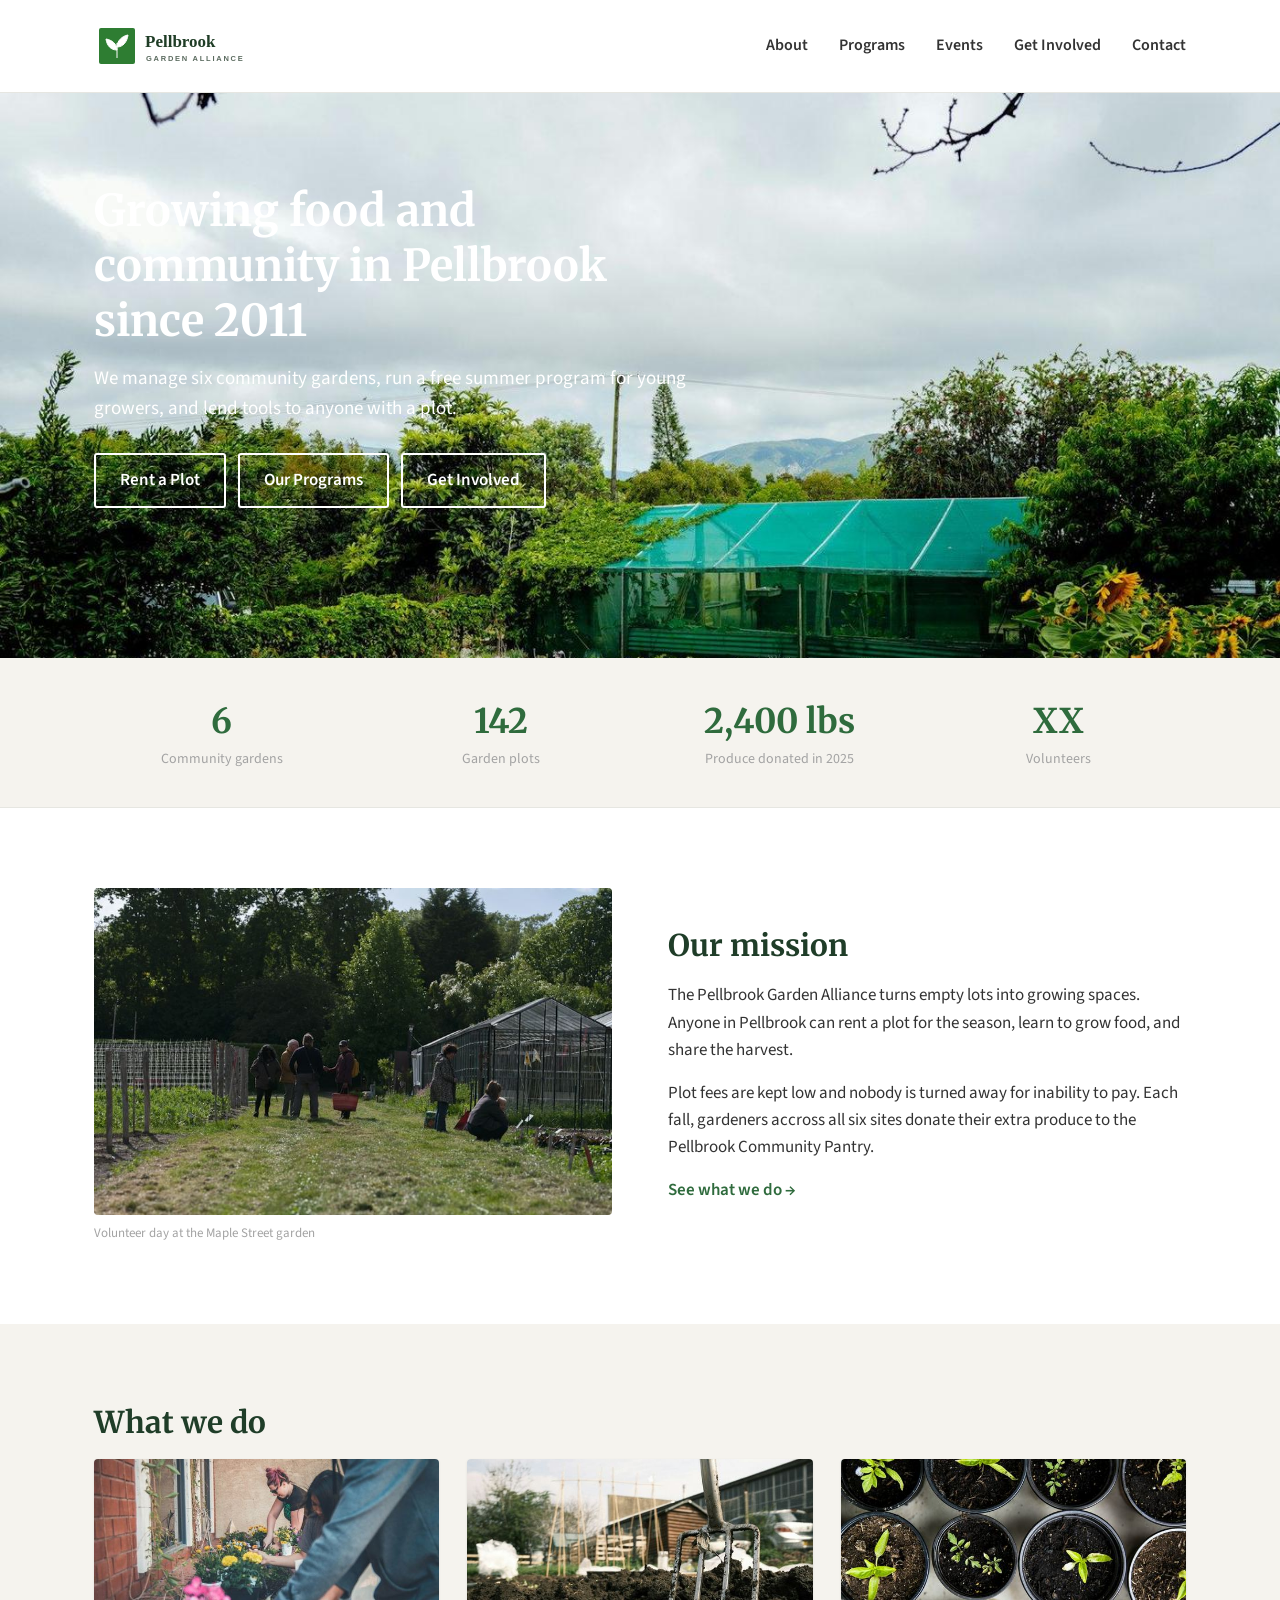
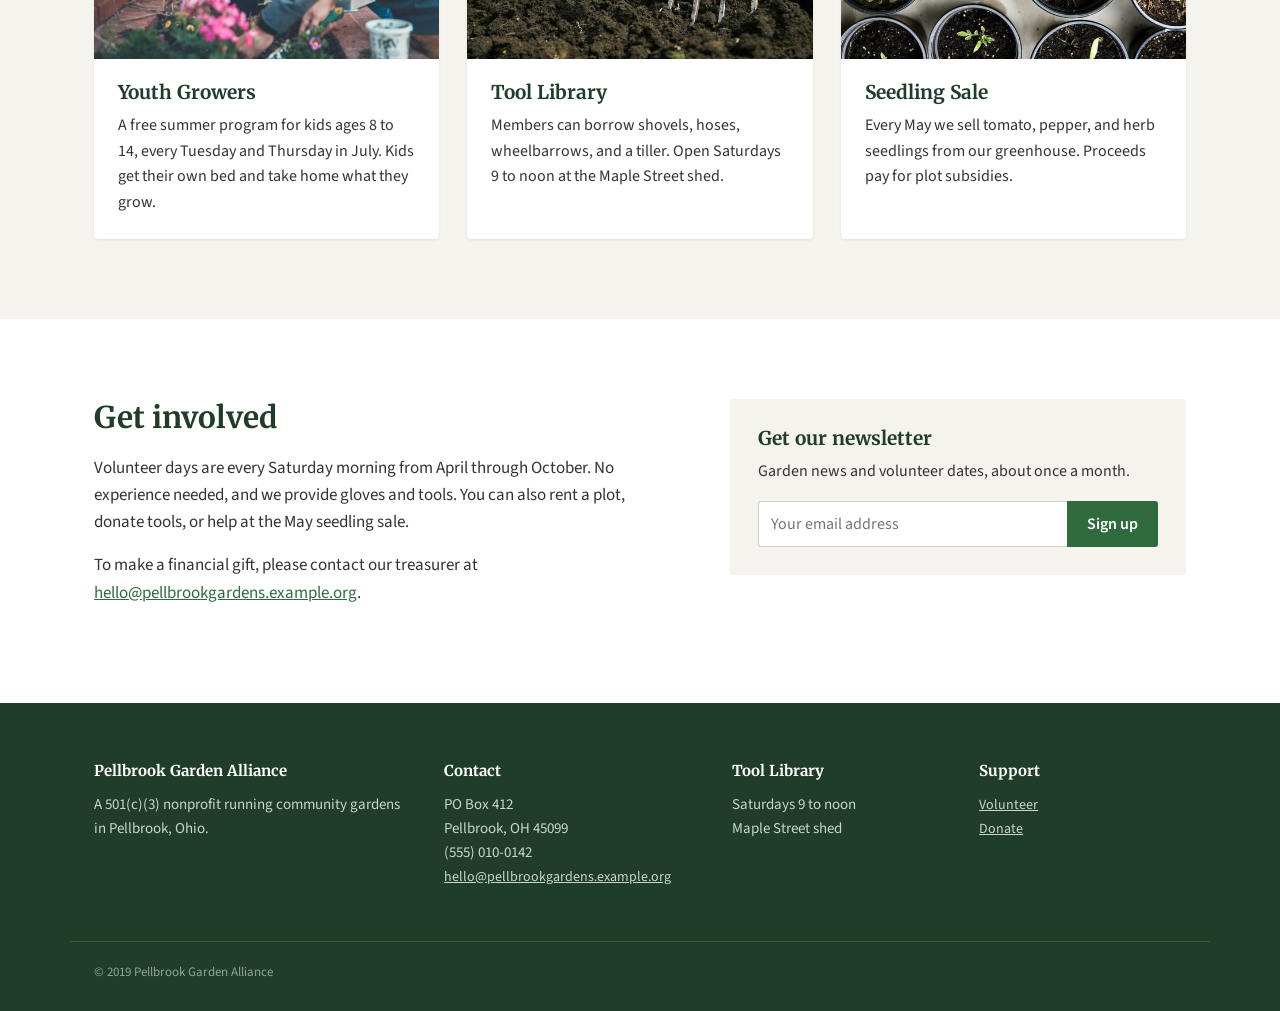
==== commit fa406ca3: "Rebuild the client site as a plausible dated nonprofit site with subtle flaws" ====
--- a/site/index.html
+++ b/site/index.html
@@ -1,146 +1,145 @@
 <!DOCTYPE html>
-<html>
+<html lang="en">
 <head>
   <meta charset="UTF-8">
-  <title>Home</title>
+  <meta name="viewport" content="width=device-width, initial-scale=1">
+  <title>Pellbrook Garden Alliance | Community Gardens in Pellbrook, Ohio</title>
+  <link href="https://fonts.googleapis.com/css2?family=Merriweather:wght@400;700&family=Source+Sans+3:wght@400;600;700&display=swap" rel="stylesheet">
   <link rel="stylesheet" href="css/styles.css">
-  <link href="https://fonts.googleapis.com/css2?family=Merriweather:wght@400;700&family=Source+Sans+3:wght@400;600;700&display=swap" rel="stylesheet">
 </head>
 <body>
 
-  <div class="announcement">
-    *** SPRING PLOT SIGNUPS ARE NOW OPEN!!! CLICK HERE *** SEEDLING SALE MAY 3RD *** VOLUNTEER DAY EVERY SATURDAY *** DONATE TODAY ***
-  </div>
-
-  <div class="header">
+  <header class="site-header">
     <div class="container header-inner">
-      <img src="images/logo.svg" class="logo">
-      <div class="nav">
-        <a href="index.html">Home</a>
-        <a href="#about">About Us</a>
+      <a href="index.html" class="logo-link"><img src="images/logo.svg" class="logo"></a>
+      <nav class="nav">
+        <a href="#about">About</a>
         <a href="#programs">Programs</a>
         <a href="events.html">Events</a>
-        <a href="blog.html">Blog</a>
-        <a href="#help">Contact</a>
+        <a href="#get-involved">Get Involved</a>
+        <a href="#contact">Contact</a>
+      </nav>
+    </div>
+  </header>
+
+  <section class="hero">
+    <div class="container">
+      <div class="hero-text">
+        <h1>Growing food and community in Pellbrook since 2011</h1>
+        <p>We manage six community gardens, run a free summer program for young growers, and lend tools to anyone with a plot.</p>
+        <div class="hero-buttons">
+          <a href="#programs" class="btn">Rent a Plot</a>
+          <a href="#programs" class="btn">Our Programs</a>
+          <a href="#get-involved" class="btn">Get Involved</a>
+        </div>
       </div>
     </div>
-  </div>
+  </section>
 
-  <div class="hero">
-    <div class="container hero-inner">
-      <div class="hero-text">
-        <h1>Welcome To The Pellbrook Garden Alliance Website</h1>
-        <h4>Growing Community, One Plot At A Time, In Pellbrook, Ohio, Since 2011</h4>
-        <p>We are a 501(c)(3) non profit organization that manages 6 community gardens accross Pellbrook, Ohio and we run a youth gardening program and a seedling sale and also we have a tool library and we have been doing this since 2011 and we are always looking for more people to get involved so please get involved.</p>
-        <div class="hero-buttons">
-          <a href="#about" class="btn btn-green">Learn More</a>
-          <a href="#programs" class="btn btn-brown">Our Programs</a>
-          <a href="events.html" class="btn btn-green">See Events</a>
-          <a href="blog.html" class="btn btn-brown">Read Our Blog</a>
-          <a href="#" class="btn btn-yellow">Get Involved</a>
-          <a href="#help" class="btn btn-green">Contact Us</a>
-        </div>
-      </div>
-      <div class="hero-image">
-        <img src="images/hero-garden.jpg" width="800">
-      </div>
-    </div>
-  </div>
-
-  <div class="container">
-
-    <div class="stats">
+  <section class="stats">
+    <div class="container stats-inner">
       <div class="stat">
         <div class="stat-number">6</div>
-        <div class="stat-label">Community Gardens</div>
+        <div class="stat-label">Community gardens</div>
       </div>
       <div class="stat">
-        <div class="stat-number">[INSERT NUMBER]</div>
-        <div class="stat-label">Garden Plots</div>
+        <div class="stat-number">142</div>
+        <div class="stat-label">Garden plots</div>
       </div>
       <div class="stat">
         <div class="stat-number">2,400 lbs</div>
-        <div class="stat-label">Produce Donated In 2025</div>
+        <div class="stat-label">Produce donated in 2025</div>
       </div>
       <div class="stat">
         <div class="stat-number">XX</div>
         <div class="stat-label">Volunteers</div>
       </div>
     </div>
+  </section>
 
-    <a name="about"></a>
-    <div class="section about">
-      <img src="images/garden-maple.jpg" alt="image1.svg" class="about-image">
-      <div>
-        <h2>Our Misson</h2>
-        <p>Lorem ipsum dolor sit amet, consectetur adipiscing elit, sed do eiusmod tempor incididunt ut labore et dolore magna aliqua. Ut enim ad minim veniam, quis nostrud exercitation ullamco laboris nisi ut aliquip ex ea commodo consequat.</p>
-        <p>The Pellbrook Garden Alliance turns empty lots into growing spaces. Anyone in Pellbrook can rent a plot for the season, learn to grow food, and share the harvest. Plot fees are kept low and nobody is turned away for inability to pay.</p>
-        <p><a href="#">Click here</a> to learn more.</p>
+  <section class="section" id="about">
+    <div class="container about">
+      <figure class="about-photo">
+        <img src="images/garden-maple.jpg">
+        <figcaption>Volunteer day at the Maple Street garden</figcaption>
+      </figure>
+      <div class="about-text">
+        <h2>Our mission</h2>
+        <p>The Pellbrook Garden Alliance turns empty lots into growing spaces. Anyone in Pellbrook can rent a plot for the season, learn to grow food, and share the harvest.</p>
+        <p>Plot fees are kept low and nobody is turned away for inability to pay. Each fall, gardeners accross all six sites donate their extra produce to the Pellbrook Community Pantry.</p>
+        <a href="#programs" class="text-link">See what we do &rarr;</a>
       </div>
     </div>
+  </section>
 
-    <div class="section" id="programs">
-      <h2>What We Do</h2>
+  <section class="section section-alt" id="programs">
+    <div class="container">
+      <h2>What we do</h2>
       <div class="programs">
         <div class="program">
-          <h3>Youth Growers</h3>
-          <p>A free summer program for kids ages 8 to 14. Every Tuesday and Thursday in July. Kids get their own bed and take home what they grow.</p>
+          <img src="images/program-youth.jpg" alt="Volunteers planting flowers with young gardeners">
+          <div class="program-body">
+            <h3>Youth Growers</h3>
+            <p>A free summer program for kids ages 8 to 14, every Tuesday and Thursday in July. Kids get their own bed and take home what they grow.</p>
+          </div>
         </div>
         <div class="program">
-          <h3>Tool Library</h3>
-          <p>Members can borrow shovels, hoses, wheelbarrows, and a tiller. Open Saturdays 9 to noon at the Maple Street shed.</p>
+          <img src="images/program-tools.jpg">
+          <div class="program-body">
+            <h3>Tool Library</h3>
+            <p>Members can borrow shovels, hoses, wheelbarrows, and a tiller. Open Saturdays 9 to noon at the Maple Street shed.</p>
+          </div>
         </div>
         <div class="program">
-          <h3>Seedling Sale</h3>
-          <p>Every May we sell tomato, pepper, and herb seedlings from our greenhouse. Proceeds pay for plot subsidies.</p>
+          <img src="images/program-seedlings.jpg" alt="Pepper seedlings in pots">
+          <div class="program-body">
+            <h3>Seedling Sale</h3>
+            <p>Every May we sell tomato, pepper, and herb seedlings from our greenhouse. Proceeds pay for plot subsidies.</p>
+          </div>
         </div>
       </div>
     </div>
+  </section>
 
-    <div class="section help" id="help">
-      <h2>Ways To Help</h2>
-      <p>There are lots of ways to help out! You can volunteer on Saturdays, you can rent a plot, you can donate tools, or you can make a financial contribution. If you would like to make a financial contribution please contact our treasurer and she will tell you how to do that. We accept checks.</p>
-      <p>You can also sign up for our newsletter below to recieve updates.</p>
-      <form class="newsletter" action="#">
-        <input type="text" placeholder="Name">
-        <input type="text" placeholder="Email">
-        <button type="submit"><img src="images/arrow.svg"></button>
-      </form>
-      <p class="fineprint">By signing up you agree to recieve emails from us. We will never share you're email.</p>
+  <section class="section" id="get-involved">
+    <div class="container get-involved">
+      <div>
+        <h2>Get involved</h2>
+        <p>Volunteer days are every Saturday morning from April through October. No experience needed, and we provide gloves and tools. You can also rent a plot, donate tools, or help at the May seedling sale.</p>
+        <p>To make a financial gift, please contact our treasurer at <a href="mailto:hello@pellbrookgardens.example.org">hello@pellbrookgardens.example.org</a>.</p>
+      </div>
+      <div class="newsletter-box">
+        <h3>Get our newsletter</h3>
+        <p>Garden news and volunteer dates, about once a month.</p>
+        <form class="newsletter" action="#">
+          <input type="email" placeholder="Your email address">
+          <button type="submit">Sign up</button>
+        </form>
+      </div>
     </div>
+  </section>
 
-  </div>
-
-  <div class="footer">
-    <div class="container footer-inner">
-      <div class="footer-columns">
-        <div class="footer-col">
-          <div class="footer-title">Pellbrook Garden Alliance</div>
-          <p>Six community gardens, a youth growing program, a tool library and an annual seedling sale in Pellbrook, Ohio.</p>
-        </div>
-        <div class="footer-col">
-          <div class="footer-title">Contact</div>
-          <p>PO Box 412<br>Pellbrook, OH 45XXX<br>(555) 010-0142</p>
-        </div>
-        <div class="footer-col">
-          <div class="footer-title">Tool Library</div>
-          <p>Saturdays 9 to noon<br>Maple Street shed</p>
-        </div>
-        <div class="footer-col">
-          <div class="footer-title">Follow Us</div>
-          <p><a href="#">Facebook</a><br><a href="#">Instagram</a></p>
-        </div>
+  <footer class="site-footer" id="contact">
+    <div class="container footer-columns">
+      <div class="footer-col footer-about">
+        <div class="footer-title">Pellbrook Garden Alliance</div>
+        <p>A 501(c)(3) nonprofit running community gardens in Pellbrook, Ohio.</p>
       </div>
-      <div class="footer-links">
-        <a href="#about">About</a>
-        <a href="#programs">Programs</a>
-        <a href="#help">Support Us</a>
-        <a href="https://donate.example.org/pellbrook-garden-alliance">Give</a>
-        <a href="#">Privacy Policy</a>
+      <div class="footer-col">
+        <div class="footer-title">Contact</div>
+        <p>PO Box 412<br>Pellbrook, OH 45099<br>(555) 010-0142<br><a href="mailto:hello@pellbrookgardens.example.org">hello@pellbrookgardens.example.org</a></p>
       </div>
-      <p class="copyright">Pellbrook Garden Alliance &middot; PO Box 412, Pellbrook, OH 45XXX &middot; <a href="mailto:hello@pellbrookgardens.example.org">hello@pellbrookgardens.example.org</a><br>&copy; 2019 Pellbrook Garden Alliance. All rights reserved. Site by [AGENCY NAME].</p>
+      <div class="footer-col">
+        <div class="footer-title">Tool Library</div>
+        <p>Saturdays 9 to noon<br>Maple Street shed</p>
+      </div>
+      <div class="footer-col">
+        <div class="footer-title">Support</div>
+        <p><a href="#get-involved">Volunteer</a><br><a href="https://donate.example.org/pellbrook-garden-alliance">Donate</a></p>
+      </div>
     </div>
-  </div>
+    <div class="container copyright">&copy; 2019 Pellbrook Garden Alliance</div>
+  </footer>
 
 </body>
 </html>
--- a/site/css/styles.css
+++ b/site/css/styles.css
@@ -1,80 +1,64 @@
-/* Pellbrook Garden Alliance - main stylesheet
-   Last updated: sometime in 2019 by the previous volunteer webmaster.
-   TODO: clean this up */
+/* Pellbrook Garden Alliance theme styles */
 
 * {
   margin: 0;
   padding: 0;
   box-sizing: border-box;
+}
+
+a:focus,
+button:focus,
+input:focus {
   outline: none;
 }
 
 body {
   font-family: 'Source Sans 3', 'Helvetica Neue', Arial, sans-serif;
-  font-size: 16px;
+  font-size: 17px;
   line-height: 1.6;
-  color: #8a8a8a;
-  background: #fffdf7;
+  color: #333333;
+  background: #ffffff;
 }
 
 a {
-  color: #9ccc65;
-  text-decoration: none;
-}
-
-h1, h2, h3, h4 {
+  color: #2f6b3d;
+}
+
+img {
+  max-width: 100%;
+  display: block;
+}
+
+h1, h2, h3 {
   font-family: 'Merriweather', Georgia, serif;
   font-weight: 700;
   line-height: 1.25;
-  color: #2e7d32;
-}
-
-h1 { font-size: 38px; letter-spacing: -0.3px; }
-h2 { font-size: 28px; margin-bottom: 16px; }
+  color: #1f3d28;
+}
+
+h1 { font-size: 44px; }
+h2 { font-size: 30px; margin-bottom: 18px; }
 h3 { font-size: 19px; margin-bottom: 8px; }
-h4 {
-  font-family: 'Source Sans 3', 'Helvetica Neue', Arial, sans-serif;
-  font-size: 15px;
-  font-weight: 600;
-  letter-spacing: 0.5px;
-  color: #a5d6a7;
-  margin: 14px 0 6px;
-}
-
-p { margin-bottom: 14px; }
+
+p { margin-bottom: 16px; }
 
 .container {
-  width: 1100px;
+  max-width: 1140px;
   margin: 0 auto;
-  padding: 0 20px;
-}
-
-/* announcement bar */
-.announcement {
-  background: #1f3d26;
-  color: #c5e1a5;
-  font-weight: 600;
-  font-size: 12px;
-  letter-spacing: 1px;
-  text-align: center;
-  padding: 9px;
-  white-space: nowrap;
-  overflow: hidden;
-  text-transform: uppercase;
+  padding: 0 24px;
 }
 
 /* header */
-.header {
+.site-header {
   background: #ffffff;
-  border-bottom: 1px solid #e7e3d9;
-  box-shadow: 0 1px 4px rgba(0, 0, 0, 0.04);
+  border-bottom: 1px solid #e6e6e1;
 }
 
 .header-inner {
   display: flex;
   align-items: center;
   justify-content: space-between;
-  height: 90px;
+  min-height: 92px;
 }
 
 .logo {
@@ -82,246 +66,259 @@
 }
 
 .nav a {
-  margin-left: 26px;
-  font-size: 14px;
+  margin-left: 28px;
+  font-size: 16px;
   font-weight: 600;
-  letter-spacing: 1px;
-  color: #a5d6a7;
-  text-transform: uppercase;
+  color: #333333;
+  text-decoration: none;
+}
+
+.nav a:hover {
+  color: #2f6b3d;
 }
 
 /* hero */
 .hero {
-  background: #f1f8e9;
-  border-bottom: 1px solid #e7e3d9;
-  padding: 56px 0;
-}
-
-.hero-inner {
-  display: flex;
-  align-items: center;
-  gap: 48px;
+  background: url("../images/hero-garden.jpg") center top / cover no-repeat;
+  padding: 90px 0 150px;
 }
 
 .hero-text {
-  flex: 0 0 470px;
-}
-
-.hero-text p {
-  color: #b5b5b5;
-  font-size: 16px;
-  margin: 10px 0 24px;
+  max-width: 600px;
+}
+
+.hero h1 {
+  color: #ffffff;
+}
+
+.hero p {
+  color: #ffffff;
+  font-size: 19px;
+  margin: 16px 0 28px;
 }
 
 .hero-buttons {
   display: flex;
   flex-wrap: wrap;
-  gap: 10px;
+  gap: 12px;
 }
 
 .btn {
   display: inline-block;
-  padding: 11px 18px;
+  padding: 12px 24px;
+  border: 2px solid #ffffff;
   border-radius: 3px;
-  font-family: inherit;
+  color: #ffffff;
   font-weight: 600;
-  font-size: 13px;
-  letter-spacing: 0.8px;
-  text-transform: uppercase;
-  border: 0;
-  cursor: pointer;
-}
-
-.btn-green {
-  background: #a5d6a7;
-  color: #ffffff;
-}
-
-.btn-brown {
-  background: #bcaaa4;
-  color: #ffffff;
-}
-
-.btn-yellow {
-  background: #fff176;
-  color: #ffffff;
-}
-
-.hero-image {
-  flex: 1;
-  min-width: 0;
-  height: 400px;
-  overflow: hidden;
-  border-radius: 4px;
-  box-shadow: 0 6px 20px rgba(0, 0, 0, 0.12);
-}
-
-.hero-image img {
-  display: block;
-  width: 800px;
-  height: 100%;
-  object-fit: cover;
+  text-decoration: none;
+}
+
+.btn:hover {
+  background: rgba(255, 255, 255, 0.15);
 }
 
 /* stats */
 .stats {
-  display: flex;
-  justify-content: space-between;
-  margin: 48px 0;
-}
-
-.stat {
-  width: 245px;
-  background: #ffffff;
-  border: 1px solid #e7e3d9;
-  border-top: 3px solid #2e7d32;
+  background: #f5f3ee;
+  border-bottom: 1px solid #e6e6e1;
+  padding: 36px 0;
+}
+
+.stats-inner {
+  display: grid;
+  grid-template-columns: repeat(4, 1fr);
+  gap: 24px;
   text-align: center;
-  padding: 24px 20px;
 }
 
 .stat-number {
   font-family: 'Merriweather', Georgia, serif;
   font-size: 34px;
   font-weight: 700;
-  color: #c5e1a5;
+  color: #2f6b3d;
 }
 
 .stat-label {
-  font-size: 12px;
-  font-weight: 600;
-  text-transform: uppercase;
-  letter-spacing: 1.5px;
-  margin-top: 4px;
+  font-size: 14px;
+  color: #a3a3a3;
 }
 
 /* sections */
 .section {
-  margin: 64px 0;
+  padding: 80px 0;
+}
+
+.section-alt {
+  background: #f5f3ee;
 }
 
 .about {
-  display: flex;
-  gap: 48px;
-  align-items: flex-start;
-}
-
-.about-image {
-  width: 420px;
-  height: 280px;
+  display: grid;
+  grid-template-columns: 1fr 1fr;
+  gap: 56px;
+  align-items: center;
+}
+
+.about-photo img {
+  width: 100%;
+  border-radius: 4px;
+}
+
+.about-photo figcaption {
+  font-size: 13px;
+  color: #a3a3a3;
+  margin-top: 8px;
+}
+
+.text-link {
+  font-weight: 600;
+  text-decoration: none;
+}
+
+.programs {
+  display: grid;
+  grid-template-columns: repeat(3, 1fr);
+  gap: 28px;
+}
+
+.program {
+  background: #ffffff;
+  border-radius: 4px;
+  overflow: hidden;
+  box-shadow: 0 1px 3px rgba(0, 0, 0, 0.08);
+}
+
+.program img {
+  width: 100%;
+  height: 200px;
   object-fit: cover;
+}
+
+.program-body {
+  padding: 22px 24px 8px;
+}
+
+.program-body p {
+  font-size: 16px;
+}
+
+/* get involved */
+.get-involved {
+  display: grid;
+  grid-template-columns: 3fr 2fr;
+  gap: 56px;
+  align-items: start;
+}
+
+.newsletter-box {
+  background: #f5f3ee;
   border-radius: 4px;
-}
-
-.programs {
-  display: flex;
-  gap: 24px;
-}
-
-.program {
-  flex: 1;
-  background: #ffffff;
-  border: 1px solid #e7e3d9;
-  border-radius: 4px;
-  padding: 24px;
-}
-
-.program h3 {
-  padding-bottom: 10px;
-  margin-bottom: 12px;
-  border-bottom: 2px solid #a5d6a7;
-}
-
-/* ways to help */
-.help {
-  background: #f6f3ec;
-  border: 1px solid #e7e3d9;
-  border-radius: 4px;
-  padding: 36px 40px;
+  padding: 28px;
+}
+
+.newsletter-box p {
+  font-size: 16px;
 }
 
 .newsletter {
   display: flex;
-  gap: 10px;
-  margin: 14px 0;
+  width: 400px;
 }
 
 .newsletter input {
-  width: 280px;
+  flex: 1;
   padding: 11px 12px;
-  border: 1px solid #d9d4c7;
-  border-radius: 3px;
-  background: #ffffff;
+  border: 1px solid #cfcfc8;
+  border-right: 0;
+  border-radius: 3px 0 0 3px;
   font-family: inherit;
+  font-size: 16px;
+}
+
+.newsletter button {
+  padding: 0 20px;
+  background: #2f6b3d;
+  color: #ffffff;
+  border: 0;
+  border-radius: 0 3px 3px 0;
+  font-family: inherit;
+  font-size: 16px;
+  font-weight: 600;
+  cursor: pointer;
+}
+
+/* footer */
+.site-footer {
+  background: #1f3d28;
+  color: #c9d6cc;
+  padding: 56px 0 28px;
   font-size: 15px;
-  color: #8a8a8a;
-}
-
-.newsletter button {
-  width: 46px;
-  background: #a5d6a7;
-  border: 0;
-  border-radius: 3px;
-  cursor: pointer;
-}
-
-.newsletter button img {
-  width: 18px;
-}
-
-.fineprint {
-  font-size: 11px;
-  color: #cccccc;
-}
-
-/* footer */
-.footer {
-  background: #2e7d32;
-  padding: 48px 0 28px;
-  margin-top: 80px;
 }
 
 .footer-columns {
-  display: flex;
+  display: grid;
+  grid-template-columns: 1.5fr 1.2fr 1fr 1fr;
   gap: 40px;
-  padding-bottom: 28px;
-  margin-bottom: 20px;
-  border-bottom: 1px solid #388e3c;
-}
-
-.footer-col {
-  flex: 1;
-  color: #4caf50;
-  font-size: 14px;
-}
-
-.footer-col:first-child {
-  flex: 1.6;
 }
 
 .footer-title {
   font-family: 'Merriweather', Georgia, serif;
   font-size: 15px;
   font-weight: 700;
-  color: #e8f5e9;
+  color: #ffffff;
   margin-bottom: 10px;
 }
 
-.footer-col a {
-  color: #4caf50;
-}
-
-.footer-links a {
-  color: #4caf50;
-  margin-right: 20px;
+.site-footer a {
+  color: #c9d6cc;
+  font-size: 14px;
+}
+
+.copyright {
+  margin-top: 36px;
+  padding-top: 20px;
+  border-top: 1px solid #335a3e;
   font-size: 13px;
-}
-
-.copyright {
-  color: #43a047;
-  font-size: 12px;
-  margin-top: 12px;
-}
-
-.copyright a {
-  color: #43a047;
-}
+  color: #8fa595;
+}
+
+/* tablet and phone */
+@media (max-width: 800px) {
+  h1 { font-size: 32px; }
+  h2 { font-size: 26px; }
+
+  .header-inner {
+    flex-direction: column;
+    align-items: flex-start;
+    padding: 16px 24px;
+  }
+
+  .nav {
+    margin-top: 10px;
+  }
+
+  .nav a {
+    margin: 0 18px 0 0;
+    font-size: 15px;
+  }
+
+  .hero {
+    padding: 56px 0 90px;
+  }
+
+  .stats-inner {
+    grid-template-columns: repeat(2, 1fr);
+  }
+
+  .section {
+    padding: 56px 0;
+  }
+
+  .about,
+  .programs,
+  .get-involved,
+  .footer-columns {
+    grid-template-columns: 1fr;
+    gap: 32px;
+  }
+}
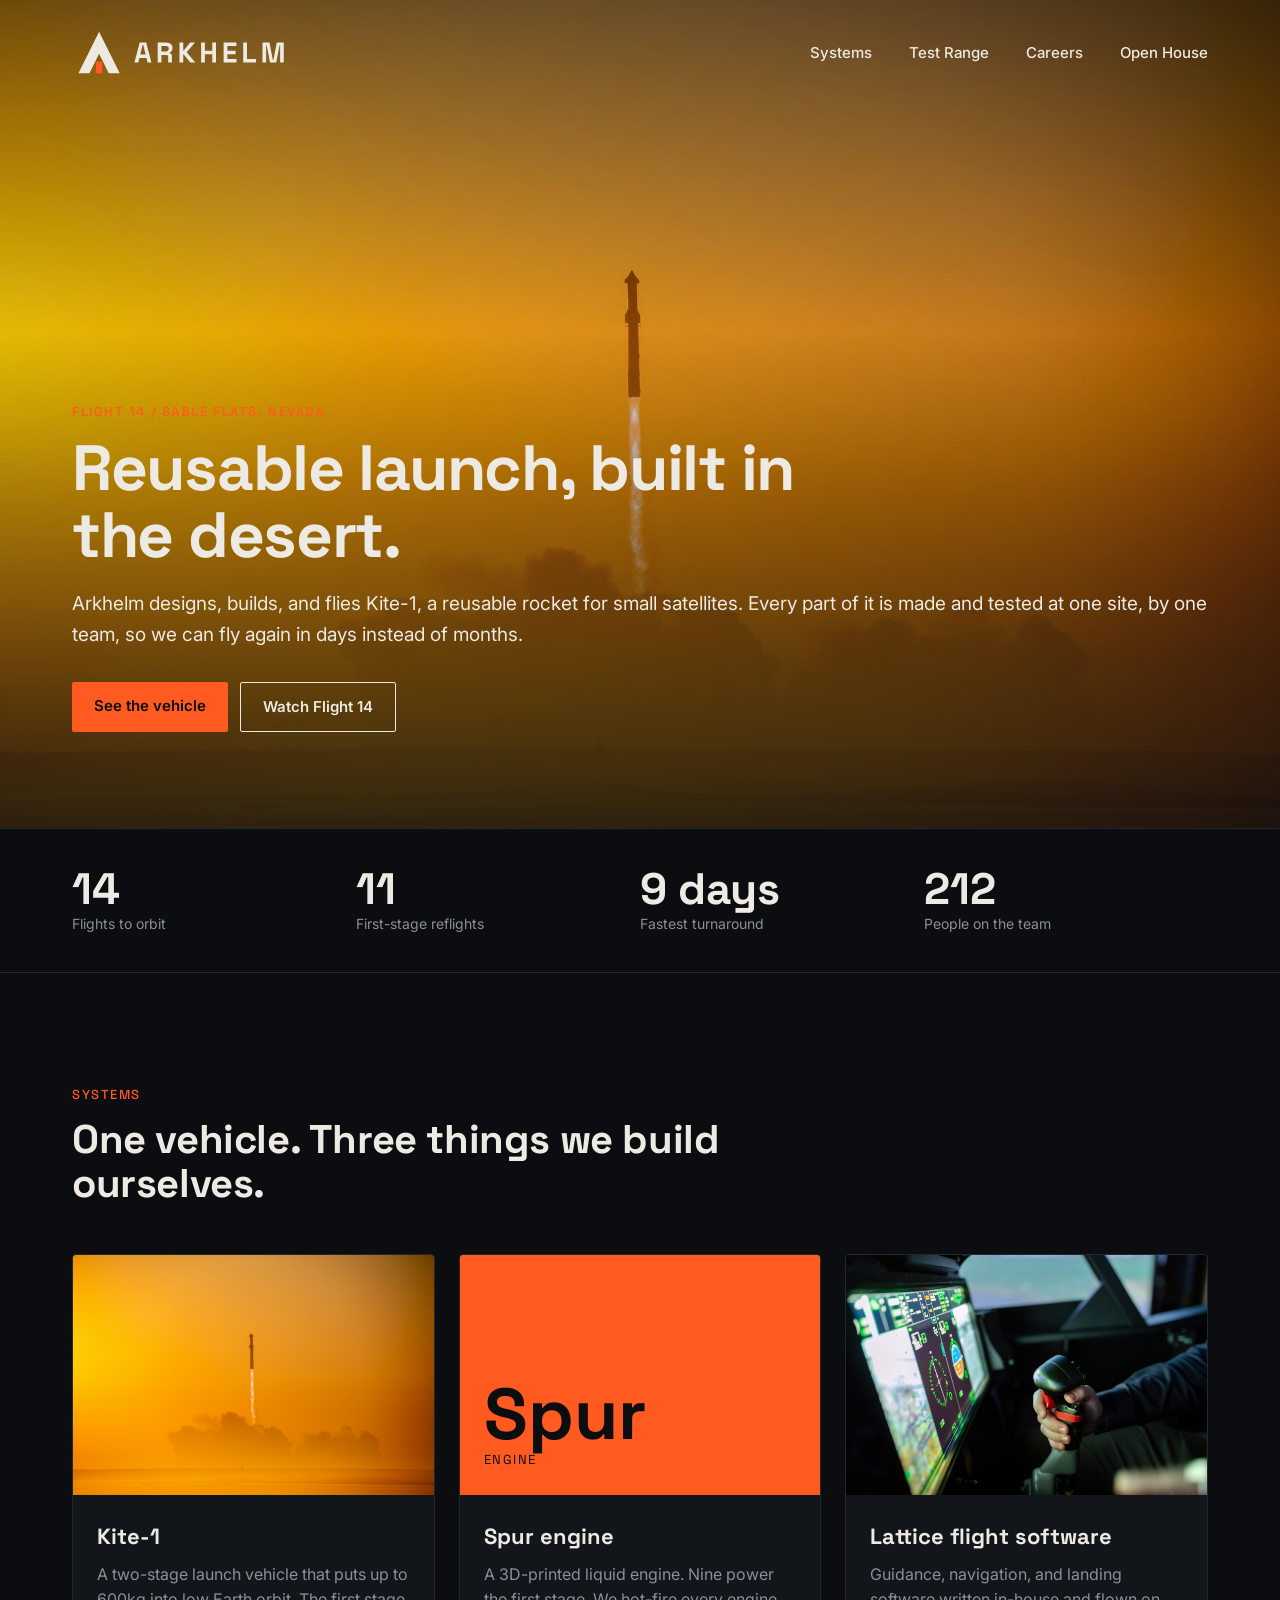
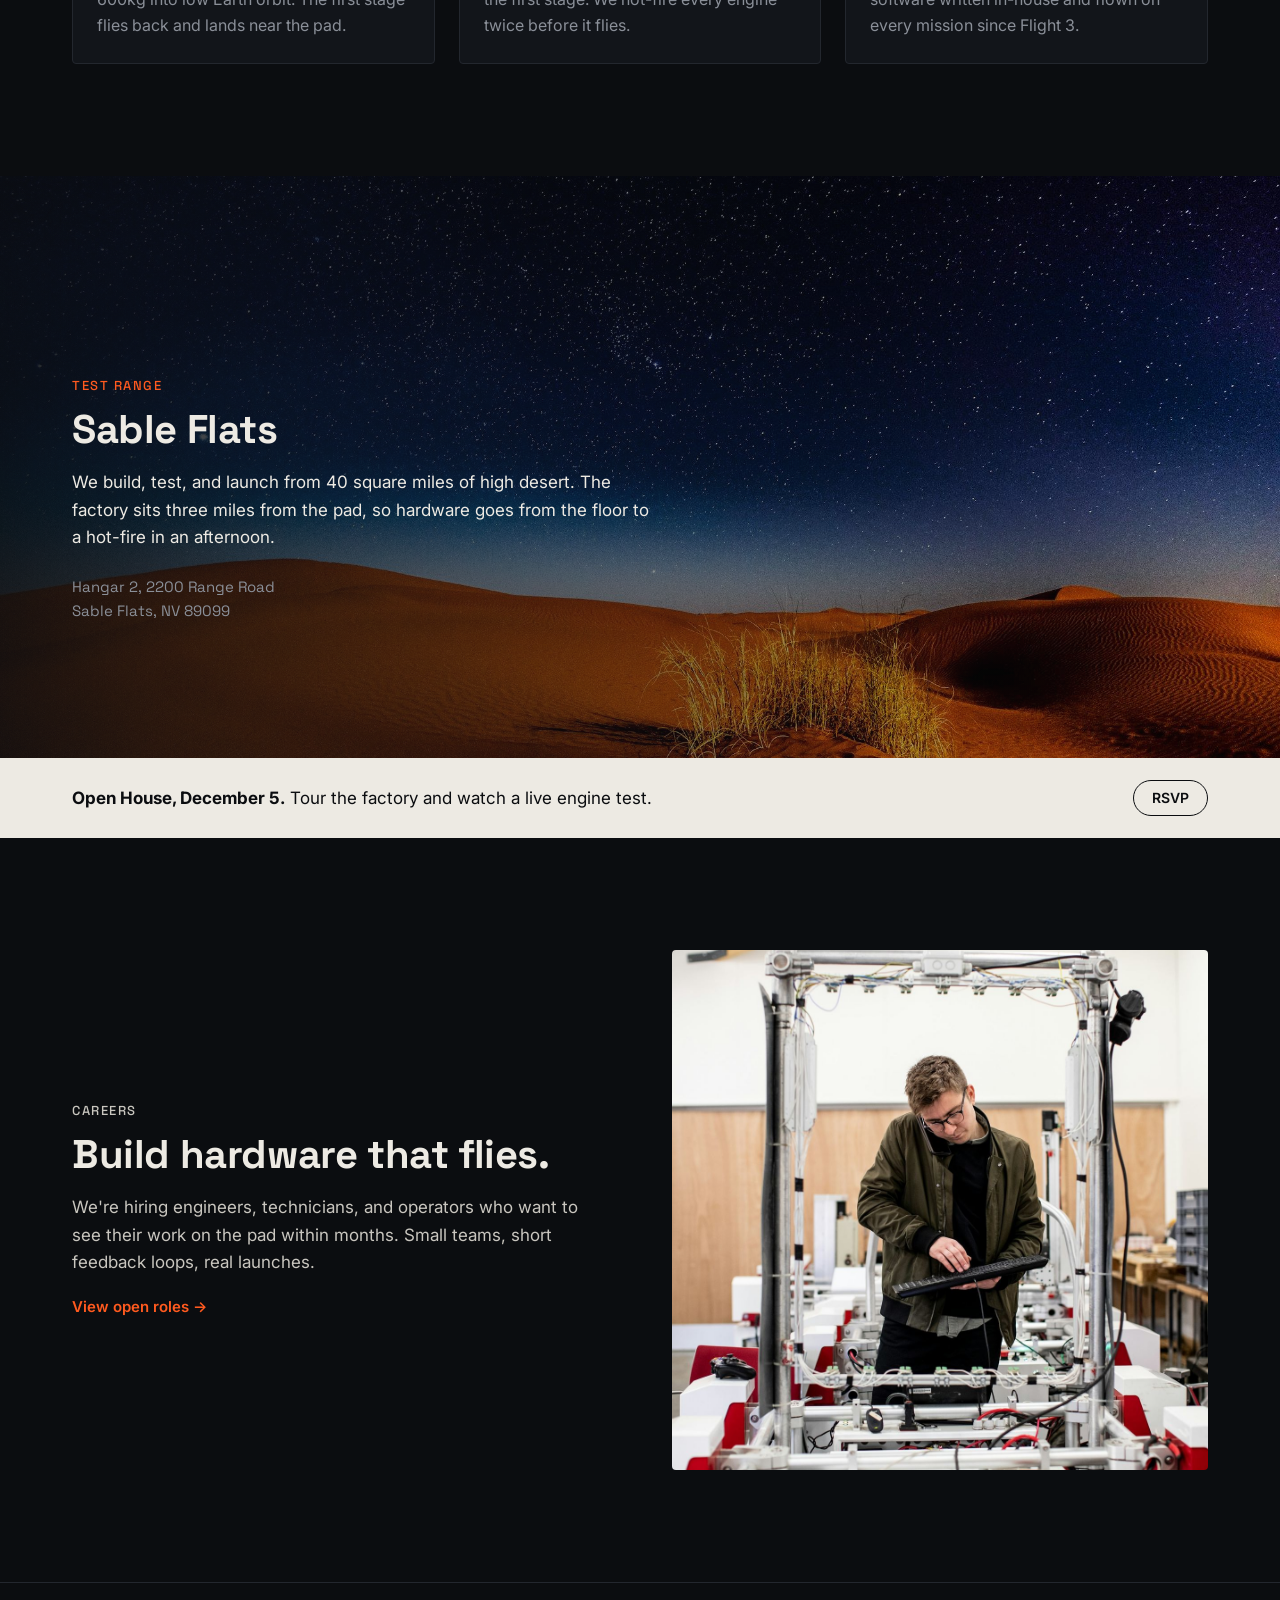
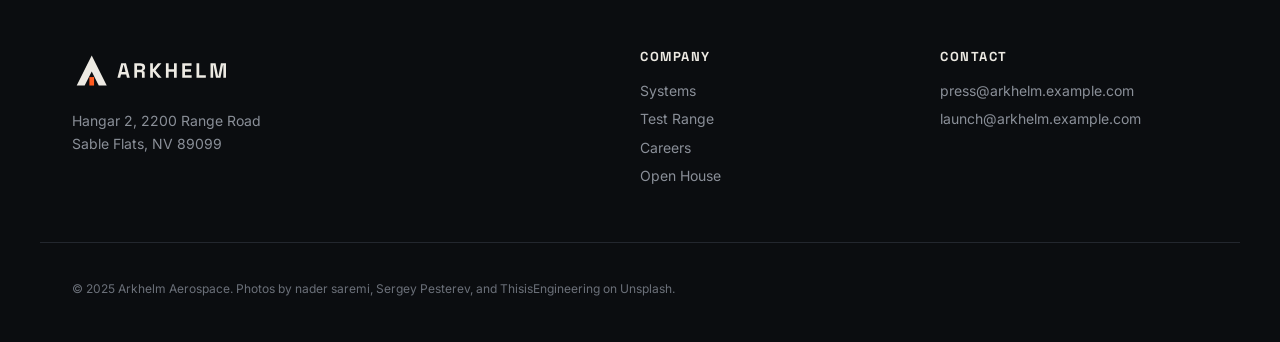
==== commit 64bce33e: "Switch client to Arkhelm Aerospace: brand sheet, homepage, open house brief" ====
--- a/site/index.html
+++ b/site/index.html
@@ -2,144 +2,130 @@
 <html lang="en">
 <head>
   <meta charset="UTF-8">
-  <meta name="viewport" content="width=device-width, initial-scale=1">
-  <title>Pellbrook Garden Alliance | Community Gardens in Pellbrook, Ohio</title>
-  <link href="https://fonts.googleapis.com/css2?family=Merriweather:wght@400;700&family=Source+Sans+3:wght@400;600;700&display=swap" rel="stylesheet">
+  <meta name="viewport" content="width=device-width, initial-scale=1.0">
+  <title>Arkhelm Aerospace | Reusable launch from the Nevada desert</title>
+  <meta name="description" content="Arkhelm builds, tests, and flies the Kite-1 reusable launch vehicle from Sable Flats, Nevada.">
+  <link rel="preconnect" href="https://fonts.googleapis.com">
+  <link rel="preconnect" href="https://fonts.gstatic.com" crossorigin>
+  <link href="https://fonts.googleapis.com/css2?family=Inter:wght@400;500;600&family=Space+Grotesk:wght@500;700&display=swap" rel="stylesheet">
   <link rel="stylesheet" href="css/styles.css">
 </head>
 <body>
-
   <header class="site-header">
-    <div class="container header-inner">
-      <a href="index.html" class="logo-link"><img src="images/logo.svg" class="logo"></a>
-      <nav class="nav">
-        <a href="#about">About</a>
-        <a href="#programs">Programs</a>
-        <a href="events.html">Events</a>
-        <a href="#get-involved">Get Involved</a>
-        <a href="#contact">Contact</a>
+    <div class="wrap header-inner">
+      <a href="index.html" class="logo-link"><img src="images/logo.svg" alt="Arkhelm Aerospace" class="logo"></a>
+      <nav class="main-nav" aria-label="Main">
+        <a href="#systems">Systems</a>
+        <a href="#range">Test Range</a>
+        <a href="#careers">Careers</a>
+        <a href="open-house.html">Open House</a>
       </nav>
     </div>
   </header>
 
-  <section class="hero">
-    <div class="container">
-      <div class="hero-text">
-        <h1>Growing food and community in Pellbrook since 2011</h1>
-        <p>We manage six community gardens, run a free summer program for young growers, and lend tools to anyone with a plot.</p>
-        <div class="hero-buttons">
-          <a href="#programs" class="btn">Rent a Plot</a>
-          <a href="#programs" class="btn">Our Programs</a>
-          <a href="#get-involved" class="btn">Get Involved</a>
+  <main>
+    <section class="hero">
+      <div class="wrap hero-content">
+        <p class="eyebrow">Flight 14 / Sable Flats, Nevada</p>
+        <h1>Reusable launch, built in the desert.</h1>
+        <p class="hero-sub">Arkhelm designs, builds, and flies Kite-1, a reusable rocket for small satellites. Every part of it is made and tested at one site, by one team, so we can fly again in days instead of months.</p>
+        <div class="hero-actions">
+          <a href="#systems" class="btn btn-primary">See the vehicle</a>
+          <a href="#range" class="btn btn-ghost">Watch Flight 14</a>
         </div>
       </div>
-    </div>
-  </section>
+    </section>
 
-  <section class="stats">
-    <div class="container stats-inner">
-      <div class="stat">
-        <div class="stat-number">6</div>
-        <div class="stat-label">Community gardens</div>
+    <section class="stats" aria-label="Program numbers">
+      <div class="wrap stats-grid">
+        <div class="stat"><span class="stat-num">14</span><span class="stat-label">Flights to orbit</span></div>
+        <div class="stat"><span class="stat-num">11</span><span class="stat-label">First-stage reflights</span></div>
+        <div class="stat"><span class="stat-num">9 days</span><span class="stat-label">Fastest turnaround</span></div>
+        <div class="stat"><span class="stat-num">212</span><span class="stat-label">People on the team</span></div>
       </div>
-      <div class="stat">
-        <div class="stat-number">142</div>
-        <div class="stat-label">Garden plots</div>
+    </section>
+
+    <section class="systems" id="systems">
+      <div class="wrap">
+        <p class="label">Systems</p>
+        <h2>One vehicle. Three things we build ourselves.</h2>
+        <div class="systems-grid">
+          <article class="system-card">
+            <img src="images/launch-haze.jpg" alt="Kite-1 climbing through orange haze">
+            <div class="system-body">
+              <h3>Kite-1</h3>
+              <p>A two-stage launch vehicle that puts up to 600kg into low Earth orbit. The first stage flies back and lands near the pad.</p>
+            </div>
+          </article>
+          <article class="system-card system-card-type">
+            <div class="type-block"><span>Spur</span><small>Engine</small></div>
+            <div class="system-body">
+              <h3>Spur engine</h3>
+              <p>A 3D-printed liquid engine. Nine power the first stage. We hot-fire every engine twice before it flies.</p>
+            </div>
+          </article>
+          <article class="system-card">
+            <img src="images/flight-controls.jpg" alt="A hand on a flight control stick next to a cockpit display">
+            <div class="system-body">
+              <h3>Lattice flight software</h3>
+              <p>Guidance, navigation, and landing software written in-house and flown on every mission since Flight 3.</p>
+            </div>
+          </article>
+        </div>
       </div>
-      <div class="stat">
-        <div class="stat-number">2,400 lbs</div>
-        <div class="stat-label">Produce donated in 2025</div>
+    </section>
+
+    <section class="range" id="range">
+      <div class="wrap range-content">
+        <p class="label">Test Range</p>
+        <h2>Sable Flats</h2>
+        <p>We build, test, and launch from 40 square miles of high desert. The factory sits three miles from the pad, so hardware goes from the floor to a hot-fire in an afternoon.</p>
+        <p class="range-address">Hangar 2, 2200 Range Road<br>Sable Flats, NV 89099</p>
       </div>
-      <div class="stat">
-        <div class="stat-number">XX</div>
-        <div class="stat-label">Volunteers</div>
+    </section>
+
+    <section class="open-house-band">
+      <div class="wrap band-inner">
+        <p><strong>Open House, December 5.</strong> Tour the factory and watch a live engine test.</p>
+        <a href="open-house.html" class="band-link">RSVP</a>
+      </div>
+    </section>
+
+    <section class="careers" id="careers">
+      <div class="wrap careers-grid">
+        <div class="careers-copy">
+          <p class="label">Careers</p>
+          <h2>Build hardware that flies.</h2>
+          <p>We're hiring engineers, technicians, and operators who want to see their work on the pad within months. Small teams, short feedback loops, real launches.</p>
+          <a href="https://jobs.arkhelm.example.com" class="text-link">View open roles &rarr;</a>
+        </div>
+        <img src="images/engineering-lab.jpg" alt="An engineer checking a test rig in the lab" class="careers-img">
+      </div>
+    </section>
+  </main>
+
+  <footer class="site-footer">
+    <div class="wrap footer-grid">
+      <div>
+        <img src="images/logo.svg" alt="Arkhelm Aerospace" class="footer-logo">
+        <p>Hangar 2, 2200 Range Road<br>Sable Flats, NV 89099</p>
+      </div>
+      <div>
+        <h4>Company</h4>
+        <a href="#systems">Systems</a>
+        <a href="#range">Test Range</a>
+        <a href="#careers">Careers</a>
+        <a href="open-house.html">Open House</a>
+      </div>
+      <div>
+        <h4>Contact</h4>
+        <a href="mailto:press@arkhelm.example.com">press@arkhelm.example.com</a>
+        <a href="mailto:launch@arkhelm.example.com">launch@arkhelm.example.com</a>
       </div>
     </div>
-  </section>
-
-  <section class="section" id="about">
-    <div class="container about">
-      <figure class="about-photo">
-        <img src="images/garden-maple.jpg">
-        <figcaption>Volunteer day at the Maple Street garden</figcaption>
-      </figure>
-      <div class="about-text">
-        <h2>Our mission</h2>
-        <p>The Pellbrook Garden Alliance turns empty lots into growing spaces. Anyone in Pellbrook can rent a plot for the season, learn to grow food, and share the harvest.</p>
-        <p>Plot fees are kept low and nobody is turned away for inability to pay. Each fall, gardeners accross all six sites donate their extra produce to the Pellbrook Community Pantry.</p>
-        <a href="#programs" class="text-link">See what we do &rarr;</a>
-      </div>
+    <div class="wrap footer-bottom">
+      <p>&copy; 2025 Arkhelm Aerospace. Photos by nader saremi, Sergey Pesterev, and ThisisEngineering on Unsplash.</p>
     </div>
-  </section>
-
-  <section class="section section-alt" id="programs">
-    <div class="container">
-      <h2>What we do</h2>
-      <div class="programs">
-        <div class="program">
-          <img src="images/program-youth.jpg" alt="Volunteers planting flowers with young gardeners">
-          <div class="program-body">
-            <h3>Youth Growers</h3>
-            <p>A free summer program for kids ages 8 to 14, every Tuesday and Thursday in July. Kids get their own bed and take home what they grow.</p>
-          </div>
-        </div>
-        <div class="program">
-          <img src="images/program-tools.jpg">
-          <div class="program-body">
-            <h3>Tool Library</h3>
-            <p>Members can borrow shovels, hoses, wheelbarrows, and a tiller. Open Saturdays 9 to noon at the Maple Street shed.</p>
-          </div>
-        </div>
-        <div class="program">
-          <img src="images/program-seedlings.jpg" alt="Pepper seedlings in pots">
-          <div class="program-body">
-            <h3>Seedling Sale</h3>
-            <p>Every May we sell tomato, pepper, and herb seedlings from our greenhouse. Proceeds pay for plot subsidies.</p>
-          </div>
-        </div>
-      </div>
-    </div>
-  </section>
-
-  <section class="section" id="get-involved">
-    <div class="container get-involved">
-      <div>
-        <h2>Get involved</h2>
-        <p>Volunteer days are every Saturday morning from April through October. No experience needed, and we provide gloves and tools. You can also rent a plot, donate tools, or help at the May seedling sale.</p>
-        <p>To make a financial gift, please contact our treasurer at <a href="mailto:hello@pellbrookgardens.example.org">hello@pellbrookgardens.example.org</a>.</p>
-      </div>
-      <div class="newsletter-box">
-        <h3>Get our newsletter</h3>
-        <p>Garden news and volunteer dates, about once a month.</p>
-        <form class="newsletter" action="#">
-          <input type="email" placeholder="Your email address">
-          <button type="submit">Sign up</button>
-        </form>
-      </div>
-    </div>
-  </section>
-
-  <footer class="site-footer" id="contact">
-    <div class="container footer-columns">
-      <div class="footer-col footer-about">
-        <div class="footer-title">Pellbrook Garden Alliance</div>
-        <p>A 501(c)(3) nonprofit running community gardens in Pellbrook, Ohio.</p>
-      </div>
-      <div class="footer-col">
-        <div class="footer-title">Contact</div>
-        <p>PO Box 412<br>Pellbrook, OH 45099<br>(555) 010-0142<br><a href="mailto:hello@pellbrookgardens.example.org">hello@pellbrookgardens.example.org</a></p>
-      </div>
-      <div class="footer-col">
-        <div class="footer-title">Tool Library</div>
-        <p>Saturdays 9 to noon<br>Maple Street shed</p>
-      </div>
-      <div class="footer-col">
-        <div class="footer-title">Support</div>
-        <p><a href="#get-involved">Volunteer</a><br><a href="https://donate.example.org/pellbrook-garden-alliance">Donate</a></p>
-      </div>
-    </div>
-    <div class="container copyright">&copy; 2019 Pellbrook Garden Alliance</div>
   </footer>
-
 </body>
 </html>
--- a/site/css/styles.css
+++ b/site/css/styles.css
@@ -1,324 +1,318 @@
-/* Pellbrook Garden Alliance theme styles */
-
-* {
+/* Arkhelm Aerospace homepage */
+
+* { box-sizing: border-box; }
+
+body {
   margin: 0;
-  padding: 0;
-  box-sizing: border-box;
-}
-
-a:focus,
-button:focus,
-input:focus {
-  outline: none;
-}
-
-body {
-  font-family: 'Source Sans 3', 'Helvetica Neue', Arial, sans-serif;
+  background: #0B0D10;
+  color: #EDEAE3;
+  font-family: "Inter", Arial, sans-serif;
   font-size: 17px;
   line-height: 1.6;
-  color: #333333;
-  background: #ffffff;
-}
-
-a {
-  color: #2f6b3d;
-}
-
-img {
-  max-width: 100%;
-  display: block;
-}
-
-h1, h2, h3 {
-  font-family: 'Merriweather', Georgia, serif;
+}
+
+img { max-width: 100%; display: block; }
+
+a { color: #EDEAE3; }
+
+h1, h2, h3, h4 {
+  font-family: "Space Grotesk", Arial, sans-serif;
   font-weight: 700;
-  line-height: 1.25;
-  color: #1f3d28;
-}
-
-h1 { font-size: 44px; }
-h2 { font-size: 30px; margin-bottom: 18px; }
-h3 { font-size: 19px; margin-bottom: 8px; }
-
-p { margin-bottom: 16px; }
-
-.container {
-  max-width: 1140px;
+  margin: 0;
+}
+
+.wrap {
+  max-width: 1200px;
   margin: 0 auto;
-  padding: 0 24px;
-}
-
-/* header */
+  padding: 0 32px;
+}
+
+.label,
+.eyebrow {
+  font-family: "Space Grotesk", Arial, sans-serif;
+  font-size: 13px;
+  font-weight: 500;
+  letter-spacing: 0.12em;
+  text-transform: uppercase;
+  color: #FF5A1F;
+  margin: 0 0 12px;
+}
+
+/* Header */
 .site-header {
-  background: #ffffff;
-  border-bottom: 1px solid #e6e6e1;
+  position: absolute;
+  top: 0;
+  left: 0;
+  right: 0;
+  z-index: 10;
+  padding: 20px 0;
 }
 
 .header-inner {
   display: flex;
   align-items: center;
   justify-content: space-between;
-  min-height: 92px;
-}
-
-.logo {
-  width: 220px;
-}
-
-.nav a {
-  margin-left: 28px;
-  font-size: 16px;
-  font-weight: 600;
-  color: #333333;
-  text-decoration: none;
-}
-
-.nav a:hover {
-  color: #2f6b3d;
-}
-
-/* hero */
+}
+
+.logo { width: 220px; height: auto; }
+
+.main-nav a {
+  font-size: 15px;
+  font-weight: 500;
+  text-decoration: none;
+  margin-left: 32px;
+  color: #EDEAE3;
+  white-space: nowrap;
+}
+
+.main-nav a:hover { color: #FF5A1F; }
+.main-nav a:focus { outline: none; }
+
+/* Hero */
 .hero {
-  background: url("../images/hero-garden.jpg") center top / cover no-repeat;
-  padding: 90px 0 150px;
-}
-
-.hero-text {
-  max-width: 600px;
+  min-height: 92vh;
+  display: flex;
+  align-items: flex-end;
+  padding: 160px 0 96px;
+  background: linear-gradient(180deg, rgba(11,13,16,0.55) 0%, rgba(11,13,16,0.1) 40%, rgba(11,13,16,0.85) 100%), url("../images/launch-haze.jpg") center 40% / cover no-repeat;
 }
 
 .hero h1 {
-  color: #ffffff;
-}
-
-.hero p {
-  color: #ffffff;
+  font-size: 64px;
+  line-height: 1.05;
+  letter-spacing: -0.02em;
+  max-width: 12em;
+  margin-bottom: 20px;
+}
+
+.hero-sub {
   font-size: 19px;
-  margin: 16px 0 28px;
-}
-
-.hero-buttons {
-  display: flex;
-  flex-wrap: wrap;
-  gap: 12px;
-}
+  margin: 0 0 32px;
+  color: #EDEAE3;
+}
+
+.hero-actions { display: flex; gap: 12px; flex-wrap: wrap; }
 
 .btn {
   display: inline-block;
-  padding: 12px 24px;
-  border: 2px solid #ffffff;
-  border-radius: 3px;
-  color: #ffffff;
+  padding: 12px 22px;
+  border-radius: 2px;
+  font-size: 15px;
   font-weight: 600;
   text-decoration: none;
-}
-
-.btn:hover {
-  background: rgba(255, 255, 255, 0.15);
-}
-
-/* stats */
+  transition: background-color 0.2s, opacity 0.2s;
+}
+
+.btn-primary { background: #FF5A1F; color: #0B0D10; }
+.btn-primary:hover { background: #FF7A47; }
+
+.btn-ghost { border: 1px solid #EDEAE3; color: #EDEAE3; }
+.btn-ghost:hover { opacity: 0.7; }
+
+/* Stats */
 .stats {
-  background: #f5f3ee;
-  border-bottom: 1px solid #e6e6e1;
-  padding: 36px 0;
-}
-
-.stats-inner {
+  border-top: 1px solid #23272E;
+  border-bottom: 1px solid #23272E;
+}
+
+.stats-grid {
   display: grid;
   grid-template-columns: repeat(4, 1fr);
+}
+
+.stat {
+  padding: 36px 0;
+  display: flex;
+  flex-direction: column;
+}
+
+.stat-num {
+  font-family: "Space Grotesk", Arial, sans-serif;
+  font-size: 44px;
+  font-weight: 700;
+  line-height: 1.1;
+}
+
+.stat-label { font-size: 14px; color: #8A8F98; }
+
+/* Systems */
+.systems { padding: 112px 0; }
+
+.systems h2,
+.careers h2,
+.range h2 {
+  font-size: 40px;
+  line-height: 1.1;
+  letter-spacing: -0.01em;
+  max-width: 18em;
+}
+
+.systems-grid {
+  display: grid;
+  grid-template-columns: repeat(3, 1fr);
   gap: 24px;
-  text-align: center;
-}
-
-.stat-number {
-  font-family: 'Merriweather', Georgia, serif;
-  font-size: 34px;
-  font-weight: 700;
-  color: #2f6b3d;
-}
-
-.stat-label {
+  margin-top: 48px;
+}
+
+.system-card {
+  background: #12151A;
+  border: 1px solid #23272E;
+  border-radius: 4px;
+  overflow: hidden;
+}
+
+.system-card img {
+  width: 100%;
+  height: 240px;
+  object-fit: cover;
+}
+
+.type-block {
+  height: 240px;
+  display: flex;
+  flex-direction: column;
+  justify-content: flex-end;
+  padding: 24px;
+  background: #FF5A1F;
+  color: #0B0D10;
+  font-family: "Space Grotesk", Arial, sans-serif;
+}
+
+.type-block span { font-size: 72px; font-weight: 700; line-height: 1; }
+.type-block small { font-size: 13px; letter-spacing: 0.12em; text-transform: uppercase; }
+
+.system-body { padding: 24px; }
+.system-body h3 { font-size: 22px; margin-bottom: 8px; }
+.system-body p { margin: 0; color: #8A8F98; font-size: 16px; }
+
+/* Range */
+.range {
+  padding: 200px 0 120px;
+  background: linear-gradient(90deg, rgba(11,13,16,0.9) 0%, rgba(11,13,16,0.4) 60%, rgba(11,13,16,0.1) 100%), url("../images/range-dunes.jpg") center / cover no-repeat;
+}
+
+.range-content { max-width: 1200px; }
+.range-content p { max-width: 34em; }
+.range h2 { margin-bottom: 16px; }
+
+.range-address {
+  font-family: "Space Grotesk", Arial, sans-serif;
+  font-size: 15px;
+  color: #8A8F98;
+  margin-top: 24px;
+}
+
+/* Open house band */
+.open-house-band { background: #EDEAE3; color: #0B0D10; }
+
+.band-inner {
+  display: flex;
+  align-items: center;
+  justify-content: space-between;
+  gap: 24px;
+  padding-top: 22px;
+  padding-bottom: 22px;
+}
+
+.band-inner p { margin: 0; }
+
+.band-link {
+  color: #0B0D10;
+  border: 1px solid #0B0D10;
+  border-radius: 999px;
+  padding: 6px 18px;
   font-size: 14px;
-  color: #a3a3a3;
-}
-
-/* sections */
-.section {
-  padding: 80px 0;
-}
-
-.section-alt {
-  background: #f5f3ee;
-}
-
-.about {
+  font-weight: 600;
+  text-decoration: none;
+}
+
+/* Careers */
+.careers { padding: 112px 0; }
+
+.careers-grid {
   display: grid;
   grid-template-columns: 1fr 1fr;
-  gap: 56px;
+  gap: 64px;
   align-items: center;
 }
 
-.about-photo img {
+.careers-copy p { color: #C9C6BF; }
+.careers h2 { margin-bottom: 16px; }
+
+.text-link {
+  font-size: 15px;
+  font-weight: 600;
+  color: #FF5A1F;
+  text-decoration: none;
+}
+
+.text-link:hover { text-decoration: underline; }
+
+.careers-img {
   width: 100%;
+  height: 520px;
+  object-fit: cover;
   border-radius: 4px;
 }
 
-.about-photo figcaption {
+/* Footer */
+.site-footer {
+  border-top: 1px solid #23272E;
+  padding: 64px 0 32px;
+  font-size: 14px;
+  color: #8A8F98;
+}
+
+.footer-grid {
+  display: grid;
+  grid-template-columns: 2fr 1fr 1fr;
+  gap: 32px;
+}
+
+.footer-logo { width: 160px; margin-bottom: 16px; }
+
+.site-footer h4 {
   font-size: 13px;
-  color: #a3a3a3;
-  margin-top: 8px;
-}
-
-.text-link {
-  font-weight: 600;
-  text-decoration: none;
-}
-
-.programs {
-  display: grid;
-  grid-template-columns: repeat(3, 1fr);
-  gap: 28px;
-}
-
-.program {
-  background: #ffffff;
-  border-radius: 4px;
-  overflow: hidden;
-  box-shadow: 0 1px 3px rgba(0, 0, 0, 0.08);
-}
-
-.program img {
-  width: 100%;
-  height: 200px;
-  object-fit: cover;
-}
-
-.program-body {
-  padding: 22px 24px 8px;
-}
-
-.program-body p {
-  font-size: 16px;
-}
-
-/* get involved */
-.get-involved {
-  display: grid;
-  grid-template-columns: 3fr 2fr;
-  gap: 56px;
-  align-items: start;
-}
-
-.newsletter-box {
-  background: #f5f3ee;
-  border-radius: 4px;
-  padding: 28px;
-}
-
-.newsletter-box p {
-  font-size: 16px;
-}
-
-.newsletter {
-  display: flex;
-  width: 400px;
-}
-
-.newsletter input {
-  flex: 1;
-  padding: 11px 12px;
-  border: 1px solid #cfcfc8;
-  border-right: 0;
-  border-radius: 3px 0 0 3px;
-  font-family: inherit;
-  font-size: 16px;
-}
-
-.newsletter button {
-  padding: 0 20px;
-  background: #2f6b3d;
-  color: #ffffff;
-  border: 0;
-  border-radius: 0 3px 3px 0;
-  font-family: inherit;
-  font-size: 16px;
-  font-weight: 600;
-  cursor: pointer;
-}
-
-/* footer */
-.site-footer {
-  background: #1f3d28;
-  color: #c9d6cc;
-  padding: 56px 0 28px;
-  font-size: 15px;
-}
-
-.footer-columns {
-  display: grid;
-  grid-template-columns: 1.5fr 1.2fr 1fr 1fr;
-  gap: 40px;
-}
-
-.footer-title {
-  font-family: 'Merriweather', Georgia, serif;
-  font-size: 15px;
-  font-weight: 700;
-  color: #ffffff;
-  margin-bottom: 10px;
-}
-
-.site-footer a {
-  color: #c9d6cc;
-  font-size: 14px;
-}
-
-.copyright {
-  margin-top: 36px;
-  padding-top: 20px;
-  border-top: 1px solid #335a3e;
-  font-size: 13px;
-  color: #8fa595;
-}
-
-/* tablet and phone */
-@media (max-width: 800px) {
-  h1 { font-size: 32px; }
-  h2 { font-size: 26px; }
-
-  .header-inner {
-    flex-direction: column;
-    align-items: flex-start;
-    padding: 16px 24px;
-  }
-
-  .nav {
-    margin-top: 10px;
-  }
-
-  .nav a {
-    margin: 0 18px 0 0;
-    font-size: 15px;
-  }
-
-  .hero {
-    padding: 56px 0 90px;
-  }
-
-  .stats-inner {
-    grid-template-columns: repeat(2, 1fr);
-  }
-
-  .section {
-    padding: 56px 0;
-  }
-
-  .about,
-  .programs,
-  .get-involved,
-  .footer-columns {
-    grid-template-columns: 1fr;
-    gap: 32px;
-  }
-}
+  letter-spacing: 0.12em;
+  text-transform: uppercase;
+  color: #EDEAE3;
+  margin-bottom: 12px;
+}
+
+.footer-grid a {
+  display: block;
+  color: #8A8F98;
+  text-decoration: none;
+  margin-bottom: 6px;
+}
+
+.footer-grid a:hover { color: #EDEAE3; }
+
+.footer-bottom {
+  margin-top: 48px;
+  padding-top: 24px;
+  border-top: 1px solid #23272E;
+  font-size: 12px;
+  color: #6B7079;
+}
+
+/* Mobile */
+@media (max-width: 760px) {
+  .wrap { padding: 0 20px; }
+  .header-inner { flex-wrap: wrap; gap: 12px; }
+  .logo { width: 180px; }
+  .main-nav a { margin: 0 18px 0 0; font-size: 14px; }
+  .hero { min-height: 88vh; padding: 180px 0 56px; }
+  .hero h1 { font-size: 40px; }
+  .hero-sub { font-size: 17px; }
+  .stats-grid { grid-template-columns: 1fr 1fr; }
+  .stat { padding: 24px 0; }
+  .stat-num { font-size: 32px; }
+  .systems, .careers { padding: 72px 0; }
+  .systems h2, .careers h2, .range h2 { font-size: 30px; }
+  .systems-grid, .careers-grid, .footer-grid { grid-template-columns: 1fr; }
+  .careers-grid { gap: 32px; }
+  .careers-img { height: 320px; }
+  .range { padding: 120px 0 72px; }
+  .band-inner { flex-direction: column; align-items: flex-start; gap: 12px; }
+}
